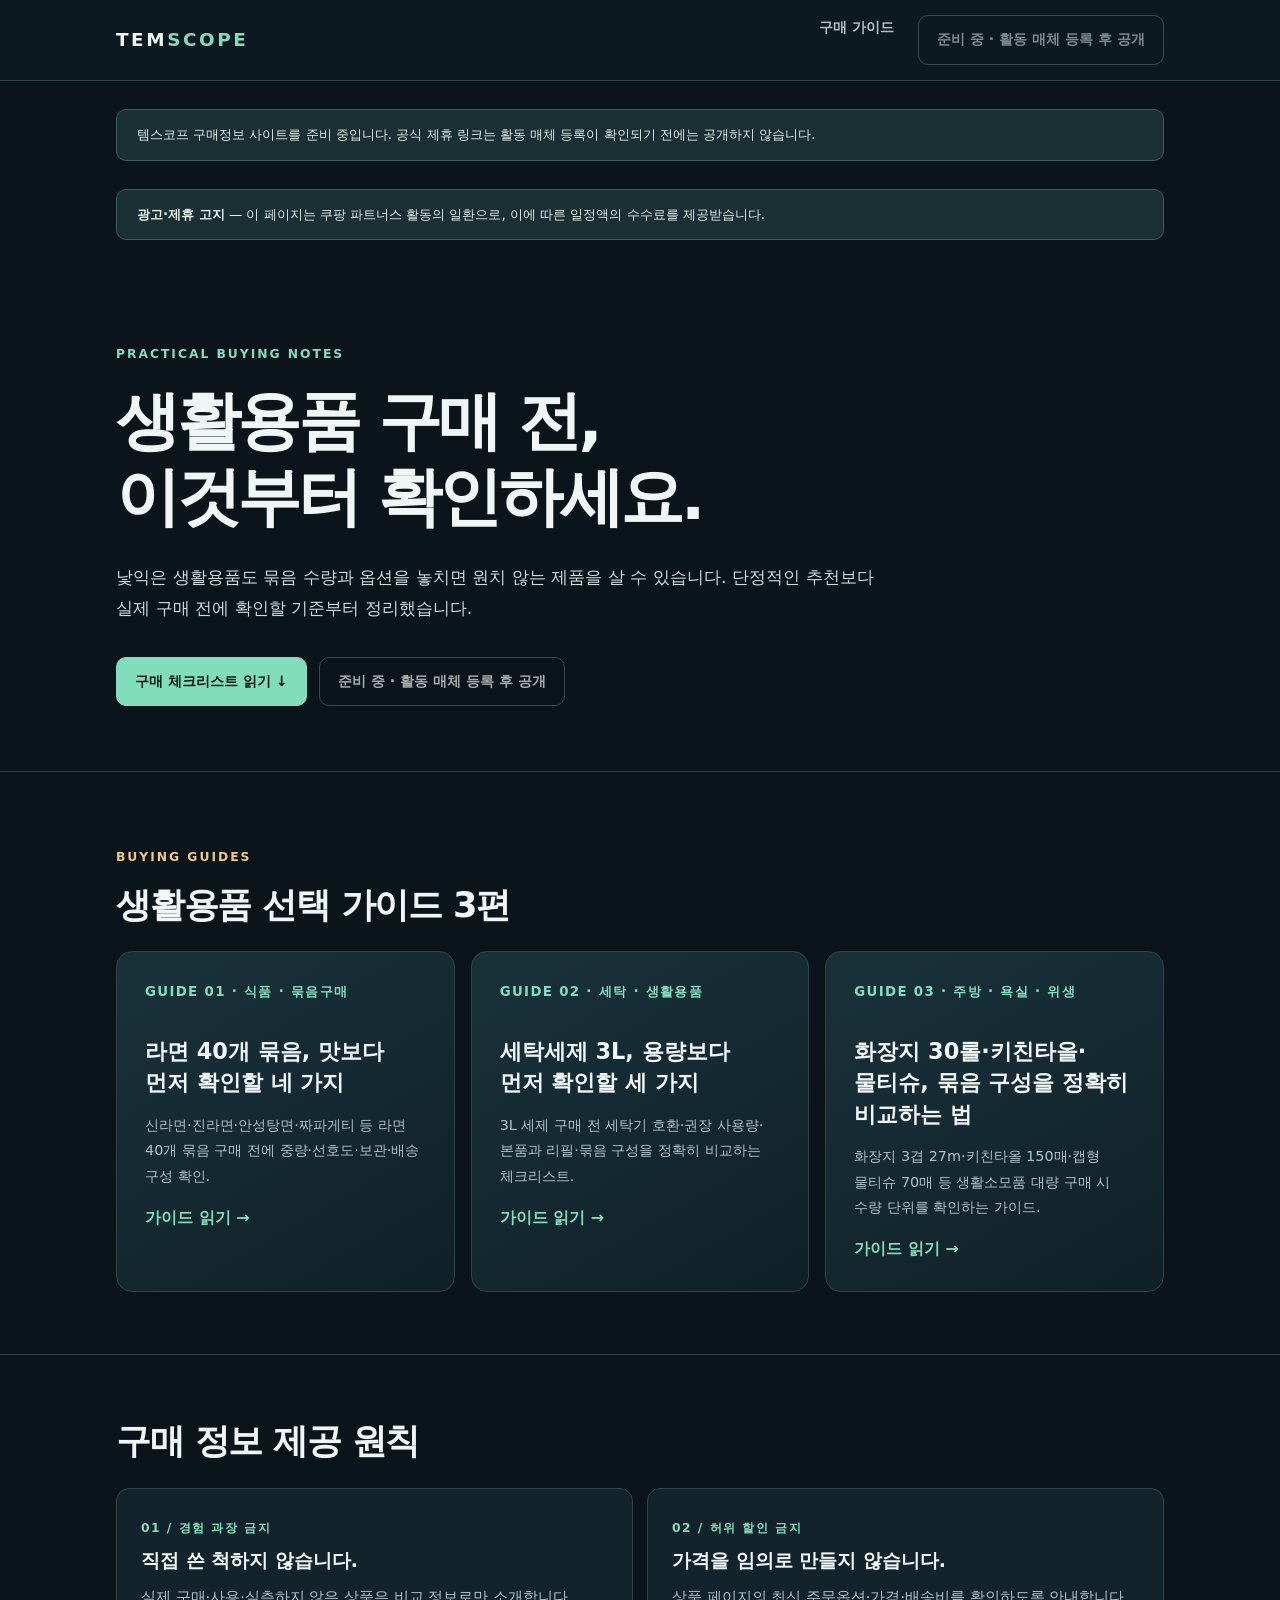
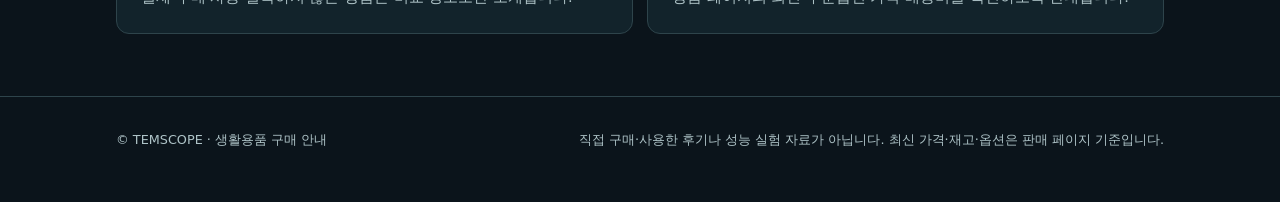
==== index.html @ 52628eef "TEMSCOPE registration-safe static buyer guides (no affiliate links)" ====
<!doctype html><html lang="ko"><head><meta charset="utf-8"><meta name="viewport" content="width=device-width, initial-scale=1"><meta name="theme-color" content="#0b141b"><meta name="robots" content="noindex,nofollow"><title>생활용품 구매 전 확인하는 실용 가이드 | TEMSCOPE</title><meta name="description" content="라면 40개, 세탁세제 3L, 생활 소모품 대용량 구매 전 실제 확인할 구성과 옵션을 정리한 템스코프 가이드입니다."><link rel="stylesheet" href="styles.css"></head><body><a class="skip" href="#content">본문 바로가기</a><header class="top"><div class="wrap head"><a class="logo" href="index.html">TEM<em>SCOPE</em></a><nav><a href="index.html">구매 가이드</a><span class="btn disabled" aria-label="구매 링크는 활동 매체 등록 완료 후 공개합니다.">준비 중 · 활동 매체 등록 후 공개</span></nav></div></header><main id="content"><div class="wrap"><p class="legal">템스코프 구매정보 사이트를 준비 중입니다. 공식 제휴 링크는 활동 매체 등록이 확인되기 전에는 공개하지 않습니다.</p></div><div class="wrap"><p class="legal"><strong>광고·제휴 고지</strong> — 이 페이지는 쿠팡 파트너스 활동의 일환으로, 이에 따른 일정액의 수수료를 제공받습니다.</p><section class="hero"><p class="label">PRACTICAL BUYING NOTES</p><h1>생활용품 구매 전,<br>이것부터 확인하세요.</h1><p class="intro">낯익은 생활용품도 묶음 수량과 옵션을 놓치면 원치 않는 제품을 살 수 있습니다. 단정적인 추천보다 실제 구매 전에 확인할 기준부터 정리했습니다.</p><div class="actions"><a class="btn primary" href="#guides">구매 체크리스트 읽기 ↓</a><span class="btn disabled" aria-label="구매 링크는 활동 매체 등록 완료 후 공개합니다.">준비 중 · 활동 매체 등록 후 공개</span></div></section></div><section class="block" id="guides"><div class="wrap"><p class="label sep">BUYING GUIDES</p><h2>생활용품 선택 가이드 3편</h2><div class="cards"><article class="tile"><small>GUIDE 01 · 식품 · 묶음구매</small><h3>라면 40개 묶음, 맛보다 먼저 확인할 네 가지</h3><p>신라면·진라면·안성탕면·짜파게티 등 라면 40개 묶음 구매 전에 중량·선호도·보관·배송 구성 확인.</p><a href="ramen-40-guide.html">가이드 읽기 →</a></article><article class="tile"><small>GUIDE 02 · 세탁 · 생활용품</small><h3>세탁세제 3L, 용량보다 먼저 확인할 세 가지</h3><p>3L 세제 구매 전 세탁기 호환·권장 사용량·본품과 리필·묶음 구성을 정확히 비교하는 체크리스트.</p><a href="detergent-3l-guide.html">가이드 읽기 →</a></article><article class="tile"><small>GUIDE 03 · 주방 · 욕실 · 위생</small><h3>화장지 30롤·키친타올·물티슈, 묶음 구성을 정확히 비교하는 법</h3><p>화장지 3겹 27m·키친타올 150매·캡형 물티슈 70매 등 생활소모품 대량 구매 시 수량 단위를 확인하는 가이드.</p><a href="tissue-bundle-guide.html">가이드 읽기 →</a></article></div></div></section><section class="block"><div class="wrap"><h2>구매 정보 제공 원칙</h2><div class="grid"><div class="check"><b>01 / 경험 과장 금지</b><h3>직접 쓴 척하지 않습니다.</h3><p>실제 구매·사용·실측하지 않은 상품은 비교 정보로만 소개합니다.</p></div><div class="check"><b>02 / 허위 할인 금지</b><h3>가격을 임의로 만들지 않습니다.</h3><p>상품 페이지의 최신 주문옵션·가격·배송비를 확인하도록 안내합니다.</p></div></div></div></section></main><footer class="foot"><div class="wrap footrow"><span>© TEMSCOPE · 생활용품 구매 안내</span><span>직접 구매·사용한 후기나 성능 실험 자료가 아닙니다. 최신 가격·재고·옵션은 판매 페이지 기준입니다.</span></div></footer></body></html>
---- styles.css ----
:root{--bg:#0b141b;--card:#12232b;--border:#2e444b;--text:#f0f5f5;--muted:#aec3c7;--mint:#82ddbc;--gold:#edc88b}
*{box-sizing:border-box}html{scroll-behavior:smooth}body{margin:0;background:var(--bg);color:var(--text);font:16px/1.77 system-ui,-apple-system,"Malgun Gothic",sans-serif;word-break:keep-all}a{text-decoration:none;color:inherit}a:focus-visible{outline:3px solid var(--mint);outline-offset:3px}
.wrap{max-width:1100px;margin:0 auto;padding:0 26px}.top{border-bottom:1px solid var(--border);background:#0c1920}.head{min-height:80px;display:flex;gap:20px;justify-content:space-between;align-items:center}.logo{font-size:1.15rem;font-weight:900;letter-spacing:.14em}.logo em{font-style:normal;color:var(--mint)}nav{display:flex;gap:24px;color:var(--muted);font-size:.85rem;font-weight:700}.label{font-size:.77rem;letter-spacing:.16em;font-weight:750;color:var(--mint)}.hero{padding:78px 0 65px}h1{font-size:clamp(2.3rem,5vw,4.7rem);line-height:1.18;letter-spacing:-.052em;max-width:900px;margin:19px 0 27px}h2{font-size:clamp(1.5rem,3vw,2.2rem);line-height:1.35;letter-spacing:-.035em;margin:0 0 23px}h3{font-size:1.18rem;line-height:1.4;margin:6px 0 10px}.intro{max-width:760px;color:#cfdbdd;font-size:1.09rem}.legal{font-size:.83rem;background:#1a3034;border:1px solid #385e5c;border-radius:10px;margin-top:28px;padding:13px 20px;color:#e1eee9}.actions{display:flex;gap:12px;flex-wrap:wrap;margin-top:33px}.btn{border:1px solid #506369;display:inline-block;padding:11px 18px;border-radius:10px;font-size:.89rem;font-weight:740;transition:all .1s}.btn:hover{background:#26454a}.btn.primary{background:var(--mint);border-color:var(--mint);color:#061c17}.btn.primary:hover{background:#b6eedc}.block{border-top:1px solid var(--border);padding:62px 0}.cards{display:grid;grid-template-columns:repeat(3,minmax(0,1fr));gap:16px}.tile{border:1px solid var(--border);background:linear-gradient(150deg,#19323a,#102028);padding:28px;border-radius:16px;min-height:250px}.tile small{display:block;color:var(--mint);font-weight:780;letter-spacing:.1em}.tile h3{font-size:1.4rem;margin:32px 0 10px}.tile p{color:var(--muted);font-size:.9rem}.tile a{color:var(--mint);font-weight:760}.grid{display:grid;grid-template-columns:repeat(2,minmax(0,1fr));gap:14px}.check{padding:24px;border:1px solid var(--border);background:var(--card);border-radius:13px}.check b{font-size:.77rem;color:var(--mint);letter-spacing:.12em}.check p{margin:6px 0 0;color:var(--muted);font-size:.91rem}table{width:100%;border-collapse:collapse}thead{color:var(--muted);font-size:.83rem}td,th{border-bottom:1px solid var(--border);padding:18px 14px;text-align:left}td:first-child{font-weight:720}td:nth-child(2){color:var(--muted)}td .btn{white-space:nowrap;padding:9px 13px}.note{padding:23px 26px;background:#17312e;border-left:3px solid var(--mint);border-radius:0 12px 12px 0;margin-top:28px}.note strong{color:var(--mint)}.info{font-size:.89rem;color:var(--muted)}.foot{border-top:1px solid var(--border);padding:32px 0 50px;color:var(--muted);font-size:.8rem}.footrow{display:flex;justify-content:space-between;gap:20px;flex-wrap:wrap}.skip{position:absolute;left:-9999px}.skip:focus{left:15px;top:15px;background:var(--mint);color:#000;padding:12px}.sep{color:var(--gold)}@media(max-width:730px){.wrap{padding:0 18px}.head{min-height:68px}.logo{font-size:.94rem}nav{gap:12px;font-size:.75rem}.hero{padding:54px 0 44px}.block{padding:39px 0}.cards,.grid{grid-template-columns:1fr}.tile{min-height:0}.tile h3{margin:16px 0}.actions{display:grid}.actions .btn{display:block;text-align:center}table,tbody,tr,td{display:block}thead{display:none}tr{padding:16px;margin:0 0 12px;border:1px solid var(--border);border-radius:11px}td{padding:5px;border:0}td:last-child{padding-top:13px}}
.disabled{opacity:.67;cursor:not-allowed;pointer-events:none}.disabled:hover{background:transparent;color:#aec3c7}
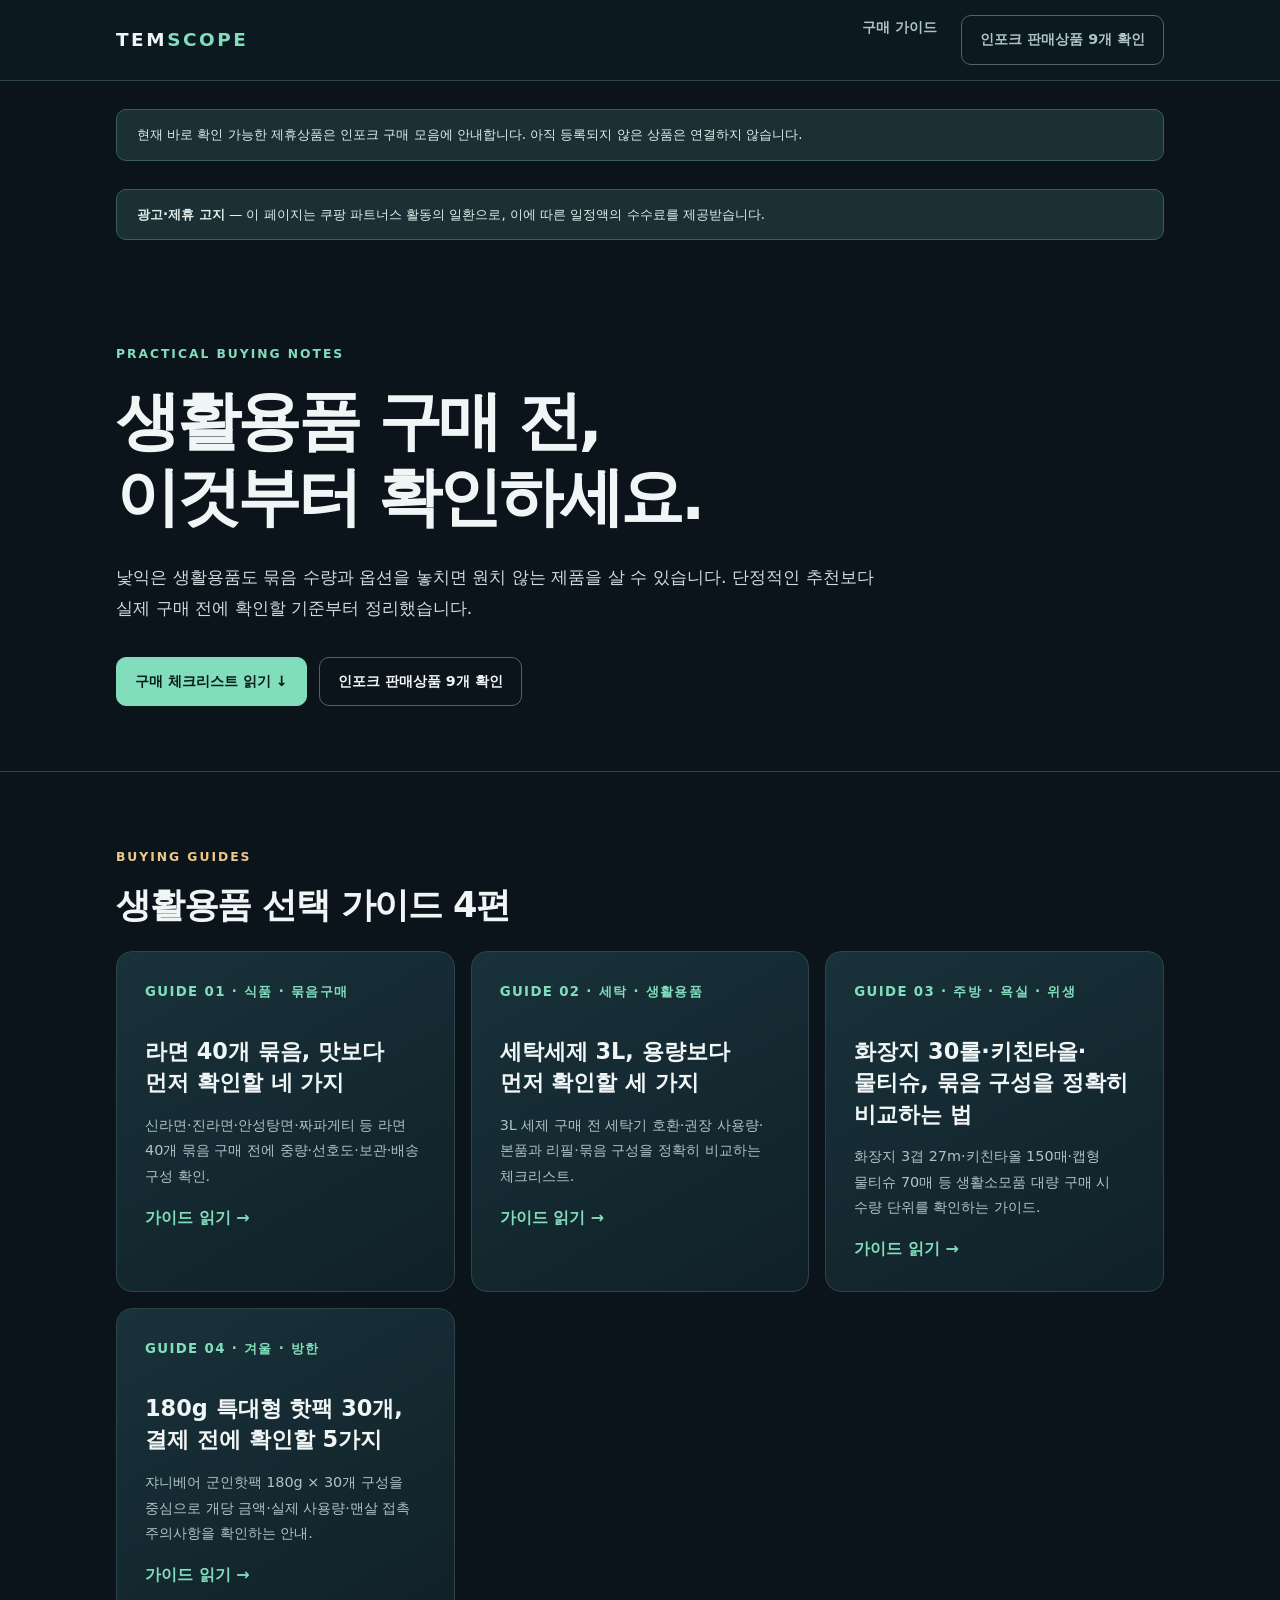
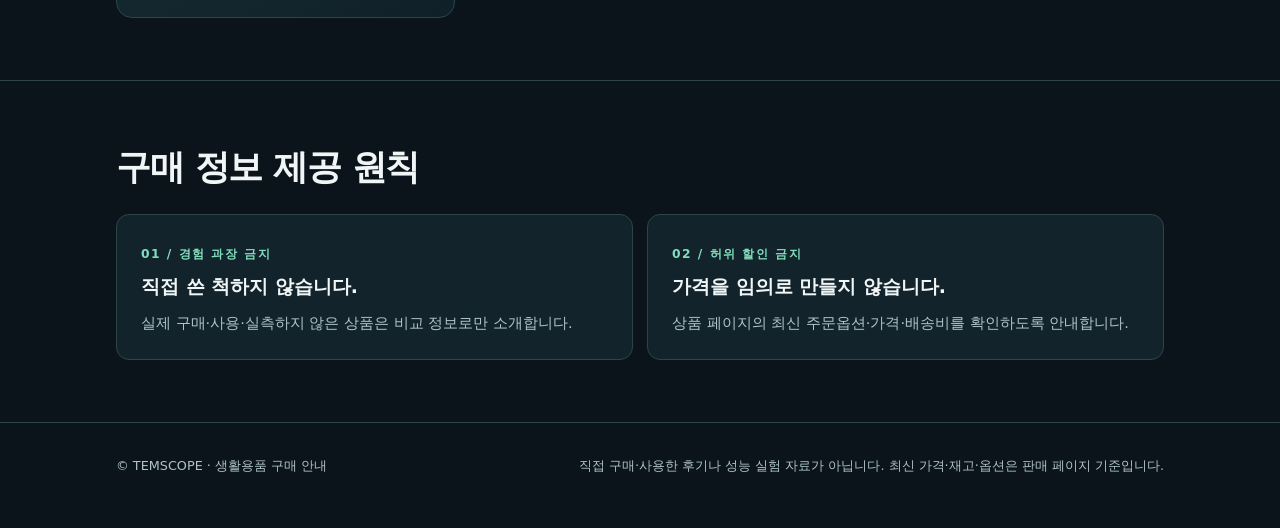
==== commit a2d3cda0: "TEMSCOPE: activate registered buying guide homepage and P16 Inpock conversion CTA" ====
--- a/index.html
+++ b/index.html
@@ -1 +1 @@
-<!doctype html><html lang="ko"><head><meta charset="utf-8"><meta name="viewport" content="width=device-width, initial-scale=1"><meta name="theme-color" content="#0b141b"><meta name="robots" content="noindex,nofollow"><title>생활용품 구매 전 확인하는 실용 가이드 | TEMSCOPE</title><meta name="description" content="라면 40개, 세탁세제 3L, 생활 소모품 대용량 구매 전 실제 확인할 구성과 옵션을 정리한 템스코프 가이드입니다."><link rel="stylesheet" href="styles.css"></head><body><a class="skip" href="#content">본문 바로가기</a><header class="top"><div class="wrap head"><a class="logo" href="index.html">TEM<em>SCOPE</em></a><nav><a href="index.html">구매 가이드</a><span class="btn disabled" aria-label="구매 링크는 활동 매체 등록 완료 후 공개합니다.">준비 중 · 활동 매체 등록 후 공개</span></nav></div></header><main id="content"><div class="wrap"><p class="legal">템스코프 구매정보 사이트를 준비 중입니다. 공식 제휴 링크는 활동 매체 등록이 확인되기 전에는 공개하지 않습니다.</p></div><div class="wrap"><p class="legal"><strong>광고·제휴 고지</strong> — 이 페이지는 쿠팡 파트너스 활동의 일환으로, 이에 따른 일정액의 수수료를 제공받습니다.</p><section class="hero"><p class="label">PRACTICAL BUYING NOTES</p><h1>생활용품 구매 전,<br>이것부터 확인하세요.</h1><p class="intro">낯익은 생활용품도 묶음 수량과 옵션을 놓치면 원치 않는 제품을 살 수 있습니다. 단정적인 추천보다 실제 구매 전에 확인할 기준부터 정리했습니다.</p><div class="actions"><a class="btn primary" href="#guides">구매 체크리스트 읽기 ↓</a><span class="btn disabled" aria-label="구매 링크는 활동 매체 등록 완료 후 공개합니다.">준비 중 · 활동 매체 등록 후 공개</span></div></section></div><section class="block" id="guides"><div class="wrap"><p class="label sep">BUYING GUIDES</p><h2>생활용품 선택 가이드 3편</h2><div class="cards"><article class="tile"><small>GUIDE 01 · 식품 · 묶음구매</small><h3>라면 40개 묶음, 맛보다 먼저 확인할 네 가지</h3><p>신라면·진라면·안성탕면·짜파게티 등 라면 40개 묶음 구매 전에 중량·선호도·보관·배송 구성 확인.</p><a href="ramen-40-guide.html">가이드 읽기 →</a></article><article class="tile"><small>GUIDE 02 · 세탁 · 생활용품</small><h3>세탁세제 3L, 용량보다 먼저 확인할 세 가지</h3><p>3L 세제 구매 전 세탁기 호환·권장 사용량·본품과 리필·묶음 구성을 정확히 비교하는 체크리스트.</p><a href="detergent-3l-guide.html">가이드 읽기 →</a></article><article class="tile"><small>GUIDE 03 · 주방 · 욕실 · 위생</small><h3>화장지 30롤·키친타올·물티슈, 묶음 구성을 정확히 비교하는 법</h3><p>화장지 3겹 27m·키친타올 150매·캡형 물티슈 70매 등 생활소모품 대량 구매 시 수량 단위를 확인하는 가이드.</p><a href="tissue-bundle-guide.html">가이드 읽기 →</a></article></div></div></section><section class="block"><div class="wrap"><h2>구매 정보 제공 원칙</h2><div class="grid"><div class="check"><b>01 / 경험 과장 금지</b><h3>직접 쓴 척하지 않습니다.</h3><p>실제 구매·사용·실측하지 않은 상품은 비교 정보로만 소개합니다.</p></div><div class="check"><b>02 / 허위 할인 금지</b><h3>가격을 임의로 만들지 않습니다.</h3><p>상품 페이지의 최신 주문옵션·가격·배송비를 확인하도록 안내합니다.</p></div></div></div></section></main><footer class="foot"><div class="wrap footrow"><span>© TEMSCOPE · 생활용품 구매 안내</span><span>직접 구매·사용한 후기나 성능 실험 자료가 아닙니다. 최신 가격·재고·옵션은 판매 페이지 기준입니다.</span></div></footer></body></html>+<!doctype html><html lang="ko"><head><meta charset="utf-8"><meta name="viewport" content="width=device-width, initial-scale=1"><meta name="theme-color" content="#0b141b"><meta name="robots" content="index,follow"><title>생활용품 구매 전 확인하는 실용 가이드 | TEMSCOPE</title><meta name="description" content="라면 40개, 세탁세제 3L, 화장지와 180g 군인핫팩 30개 구매 전 정확한 구성·용도·안전 사용을 확인하는 템스코프 구매 가이드입니다."><link rel="stylesheet" href="styles.css"></head><body><a class="skip" href="#content">본문 바로가기</a><header class="top"><div class="wrap head"><a class="logo" href="index.html">TEM<em>SCOPE</em></a><nav><a href="index.html">구매 가이드</a><a class="btn" href="https://link.inpock.co.kr/temscope" rel="nofollow sponsored noopener" target="_blank">인포크 판매상품 9개 확인</a></nav></div></header><main id="content"><div class="wrap"><p class="legal">현재 바로 확인 가능한 제휴상품은 인포크 구매 모음에 안내합니다. 아직 등록되지 않은 상품은 연결하지 않습니다.</p></div><div class="wrap"><p class="legal"><strong>광고·제휴 고지</strong> — 이 페이지는 쿠팡 파트너스 활동의 일환으로, 이에 따른 일정액의 수수료를 제공받습니다.</p><section class="hero"><p class="label">PRACTICAL BUYING NOTES</p><h1>생활용품 구매 전,<br>이것부터 확인하세요.</h1><p class="intro">낯익은 생활용품도 묶음 수량과 옵션을 놓치면 원치 않는 제품을 살 수 있습니다. 단정적인 추천보다 실제 구매 전에 확인할 기준부터 정리했습니다.</p><div class="actions"><a class="btn primary" href="#guides">구매 체크리스트 읽기 ↓</a><a class="btn" href="https://link.inpock.co.kr/temscope" rel="nofollow sponsored noopener" target="_blank">인포크 판매상품 9개 확인</a></div></section></div><section class="block" id="guides"><div class="wrap"><p class="label sep">BUYING GUIDES</p><h2>생활용품 선택 가이드 4편</h2><div class="cards"><article class="tile"><small>GUIDE 01 · 식품 · 묶음구매</small><h3>라면 40개 묶음, 맛보다 먼저 확인할 네 가지</h3><p>신라면·진라면·안성탕면·짜파게티 등 라면 40개 묶음 구매 전에 중량·선호도·보관·배송 구성 확인.</p><a href="ramen-40-guide.html">가이드 읽기 →</a></article><article class="tile"><small>GUIDE 02 · 세탁 · 생활용품</small><h3>세탁세제 3L, 용량보다 먼저 확인할 세 가지</h3><p>3L 세제 구매 전 세탁기 호환·권장 사용량·본품과 리필·묶음 구성을 정확히 비교하는 체크리스트.</p><a href="detergent-3l-guide.html">가이드 읽기 →</a></article><article class="tile"><small>GUIDE 03 · 주방 · 욕실 · 위생</small><h3>화장지 30롤·키친타올·물티슈, 묶음 구성을 정확히 비교하는 법</h3><p>화장지 3겹 27m·키친타올 150매·캡형 물티슈 70매 등 생활소모품 대량 구매 시 수량 단위를 확인하는 가이드.</p><a href="tissue-bundle-guide.html">가이드 읽기 →</a></article><article class="tile"><small>GUIDE 04 · 겨울 · 방한</small><h3>180g 특대형 핫팩 30개, 결제 전에 확인할 5가지</h3><p>쟈니베어 군인핫팩 180g × 30개 구성을 중심으로 개당 금액·실제 사용량·맨살 접촉 주의사항을 확인하는 안내.</p><a href="handwarmer-180g-30-guide.html">가이드 읽기 →</a></article></div></div></section><section class="block"><div class="wrap"><h2>구매 정보 제공 원칙</h2><div class="grid"><div class="check"><b>01 / 경험 과장 금지</b><h3>직접 쓴 척하지 않습니다.</h3><p>실제 구매·사용·실측하지 않은 상품은 비교 정보로만 소개합니다.</p></div><div class="check"><b>02 / 허위 할인 금지</b><h3>가격을 임의로 만들지 않습니다.</h3><p>상품 페이지의 최신 주문옵션·가격·배송비를 확인하도록 안내합니다.</p></div></div></div></section></main><footer class="foot"><div class="wrap footrow"><span>© TEMSCOPE · 생활용품 구매 안내</span><span>직접 구매·사용한 후기나 성능 실험 자료가 아닙니다. 최신 가격·재고·옵션은 판매 페이지 기준입니다.</span></div></footer></body></html>
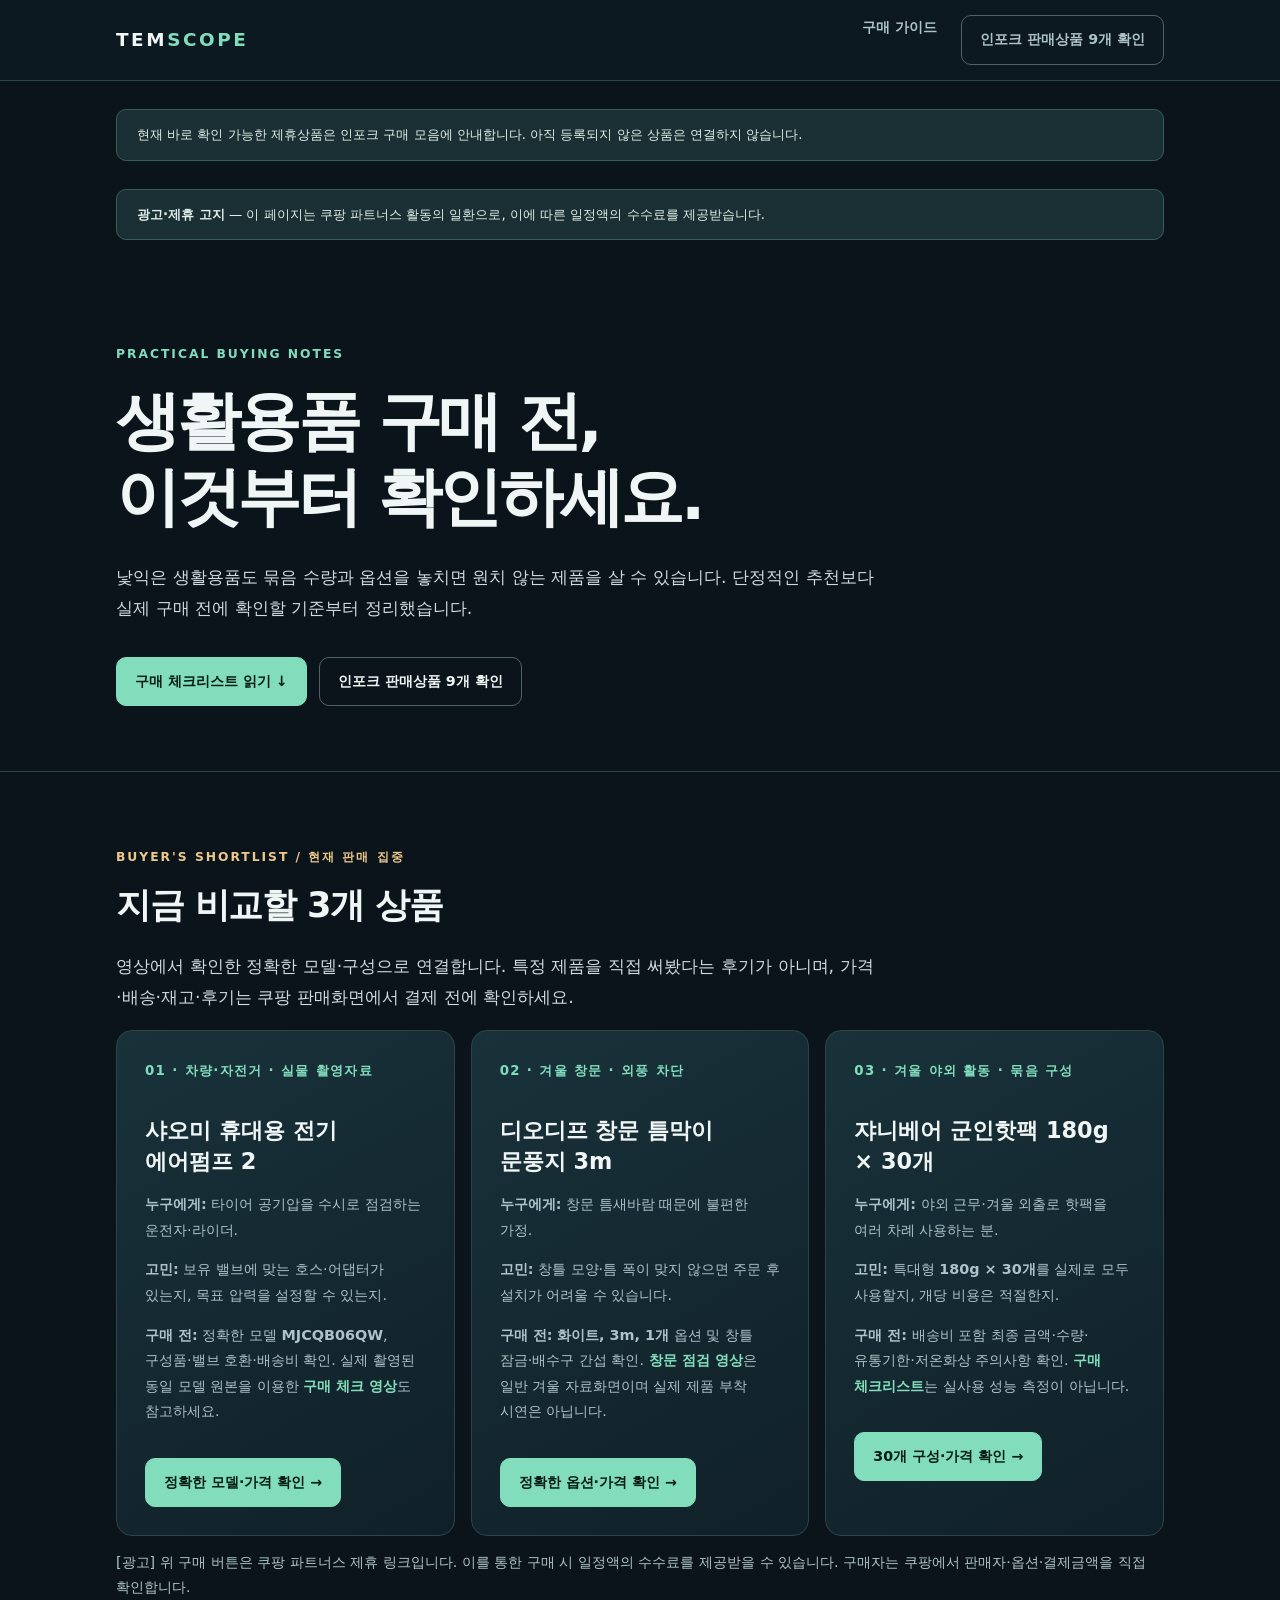
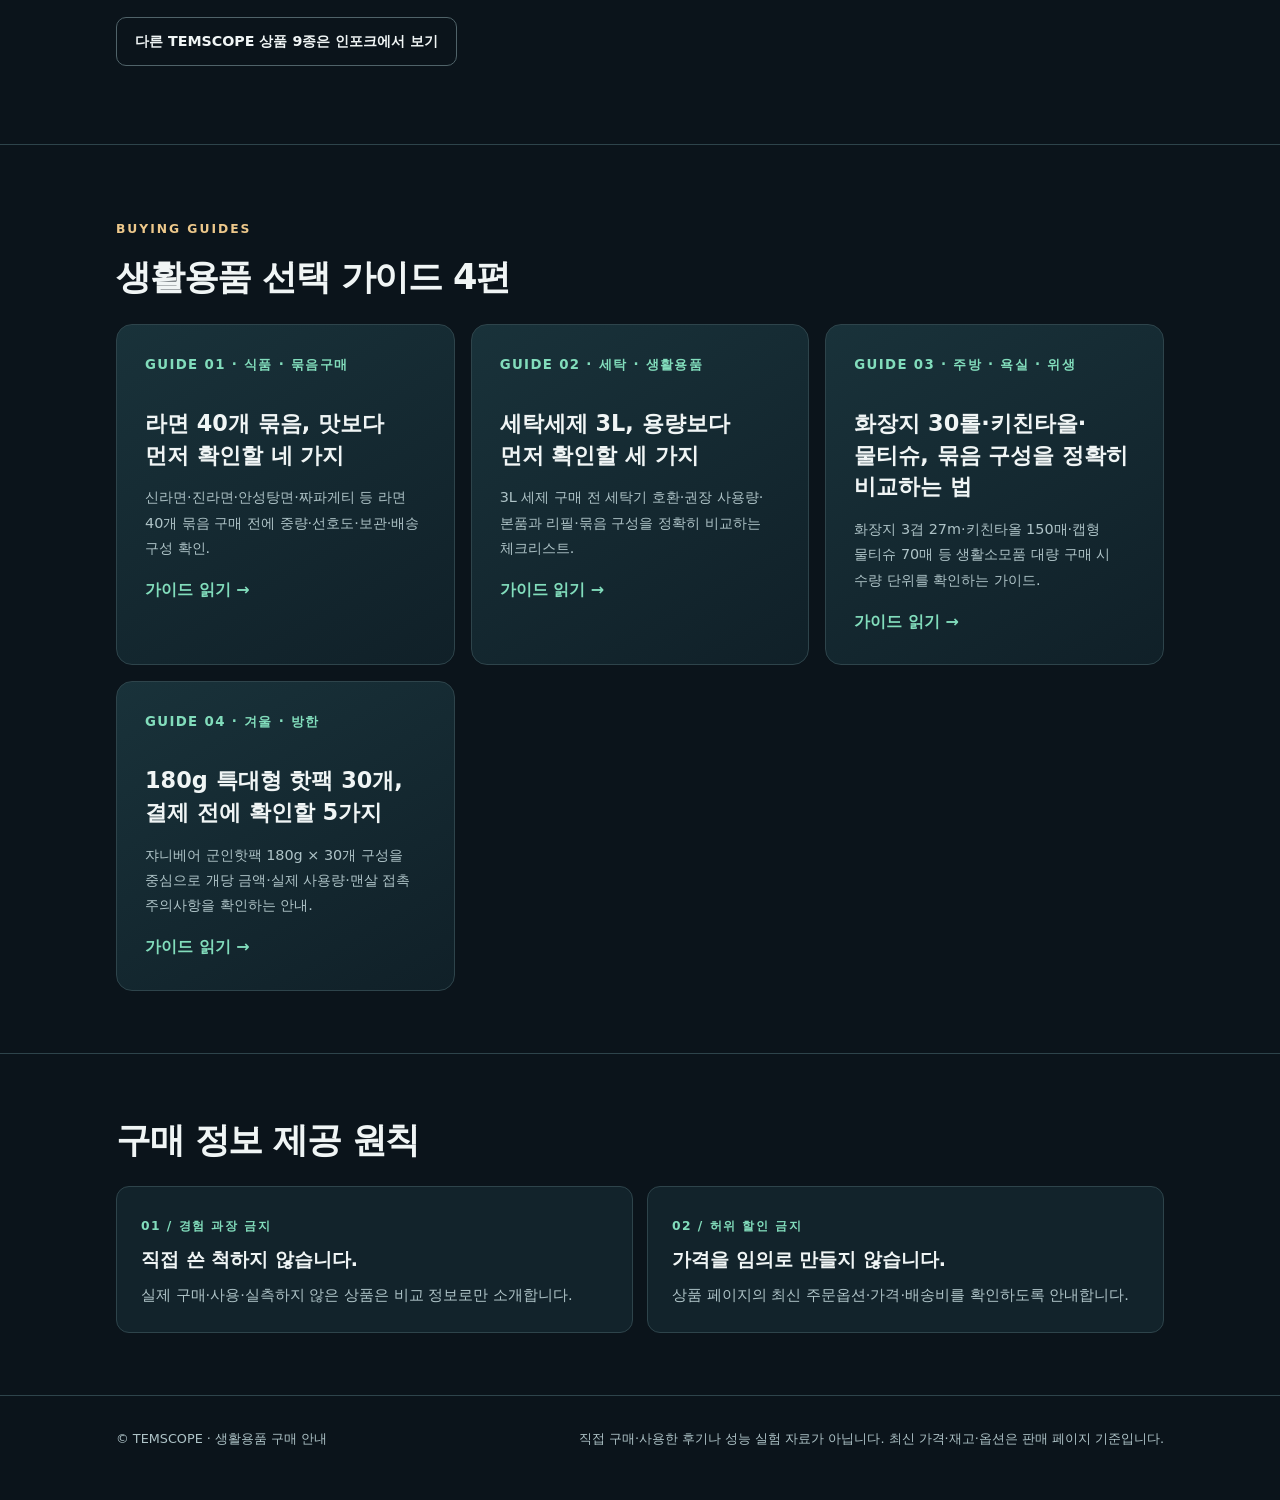
==== commit 0baf5053: "TEMSCOPE: add three exact-SKU one-click buyer choices to existing landing page; preserve Inpock and " ====
--- a/index.html
+++ b/index.html
@@ -1 +1 @@
-<!doctype html><html lang="ko"><head><meta charset="utf-8"><meta name="viewport" content="width=device-width, initial-scale=1"><meta name="theme-color" content="#0b141b"><meta name="robots" content="index,follow"><title>생활용품 구매 전 확인하는 실용 가이드 | TEMSCOPE</title><meta name="description" content="라면 40개, 세탁세제 3L, 화장지와 180g 군인핫팩 30개 구매 전 정확한 구성·용도·안전 사용을 확인하는 템스코프 구매 가이드입니다."><link rel="stylesheet" href="styles.css"></head><body><a class="skip" href="#content">본문 바로가기</a><header class="top"><div class="wrap head"><a class="logo" href="index.html">TEM<em>SCOPE</em></a><nav><a href="index.html">구매 가이드</a><a class="btn" href="https://link.inpock.co.kr/temscope" rel="nofollow sponsored noopener" target="_blank">인포크 판매상품 9개 확인</a></nav></div></header><main id="content"><div class="wrap"><p class="legal">현재 바로 확인 가능한 제휴상품은 인포크 구매 모음에 안내합니다. 아직 등록되지 않은 상품은 연결하지 않습니다.</p></div><div class="wrap"><p class="legal"><strong>광고·제휴 고지</strong> — 이 페이지는 쿠팡 파트너스 활동의 일환으로, 이에 따른 일정액의 수수료를 제공받습니다.</p><section class="hero"><p class="label">PRACTICAL BUYING NOTES</p><h1>생활용품 구매 전,<br>이것부터 확인하세요.</h1><p class="intro">낯익은 생활용품도 묶음 수량과 옵션을 놓치면 원치 않는 제품을 살 수 있습니다. 단정적인 추천보다 실제 구매 전에 확인할 기준부터 정리했습니다.</p><div class="actions"><a class="btn primary" href="#guides">구매 체크리스트 읽기 ↓</a><a class="btn" href="https://link.inpock.co.kr/temscope" rel="nofollow sponsored noopener" target="_blank">인포크 판매상품 9개 확인</a></div></section></div><section class="block" id="guides"><div class="wrap"><p class="label sep">BUYING GUIDES</p><h2>생활용품 선택 가이드 4편</h2><div class="cards"><article class="tile"><small>GUIDE 01 · 식품 · 묶음구매</small><h3>라면 40개 묶음, 맛보다 먼저 확인할 네 가지</h3><p>신라면·진라면·안성탕면·짜파게티 등 라면 40개 묶음 구매 전에 중량·선호도·보관·배송 구성 확인.</p><a href="ramen-40-guide.html">가이드 읽기 →</a></article><article class="tile"><small>GUIDE 02 · 세탁 · 생활용품</small><h3>세탁세제 3L, 용량보다 먼저 확인할 세 가지</h3><p>3L 세제 구매 전 세탁기 호환·권장 사용량·본품과 리필·묶음 구성을 정확히 비교하는 체크리스트.</p><a href="detergent-3l-guide.html">가이드 읽기 →</a></article><article class="tile"><small>GUIDE 03 · 주방 · 욕실 · 위생</small><h3>화장지 30롤·키친타올·물티슈, 묶음 구성을 정확히 비교하는 법</h3><p>화장지 3겹 27m·키친타올 150매·캡형 물티슈 70매 등 생활소모품 대량 구매 시 수량 단위를 확인하는 가이드.</p><a href="tissue-bundle-guide.html">가이드 읽기 →</a></article><article class="tile"><small>GUIDE 04 · 겨울 · 방한</small><h3>180g 특대형 핫팩 30개, 결제 전에 확인할 5가지</h3><p>쟈니베어 군인핫팩 180g × 30개 구성을 중심으로 개당 금액·실제 사용량·맨살 접촉 주의사항을 확인하는 안내.</p><a href="handwarmer-180g-30-guide.html">가이드 읽기 →</a></article></div></div></section><section class="block"><div class="wrap"><h2>구매 정보 제공 원칙</h2><div class="grid"><div class="check"><b>01 / 경험 과장 금지</b><h3>직접 쓴 척하지 않습니다.</h3><p>실제 구매·사용·실측하지 않은 상품은 비교 정보로만 소개합니다.</p></div><div class="check"><b>02 / 허위 할인 금지</b><h3>가격을 임의로 만들지 않습니다.</h3><p>상품 페이지의 최신 주문옵션·가격·배송비를 확인하도록 안내합니다.</p></div></div></div></section></main><footer class="foot"><div class="wrap footrow"><span>© TEMSCOPE · 생활용품 구매 안내</span><span>직접 구매·사용한 후기나 성능 실험 자료가 아닙니다. 최신 가격·재고·옵션은 판매 페이지 기준입니다.</span></div></footer></body></html>+<!doctype html><html lang="ko"><head><meta charset="utf-8"><meta name="viewport" content="width=device-width, initial-scale=1"><meta name="theme-color" content="#0b141b"><meta name="robots" content="index,follow"><title>생활용품 구매 전 확인하는 실용 가이드 | TEMSCOPE</title><meta name="description" content="라면 40개, 세탁세제 3L, 화장지와 180g 군인핫팩 30개 구매 전 정확한 구성·용도·안전 사용을 확인하는 템스코프 구매 가이드입니다."><link rel="stylesheet" href="styles.css"></head><body><a class="skip" href="#content">본문 바로가기</a><header class="top"><div class="wrap head"><a class="logo" href="index.html">TEM<em>SCOPE</em></a><nav><a href="index.html">구매 가이드</a><a class="btn" href="https://link.inpock.co.kr/temscope" rel="nofollow sponsored noopener" target="_blank">인포크 판매상품 9개 확인</a></nav></div></header><main id="content"><div class="wrap"><p class="legal">현재 바로 확인 가능한 제휴상품은 인포크 구매 모음에 안내합니다. 아직 등록되지 않은 상품은 연결하지 않습니다.</p></div><div class="wrap"><p class="legal"><strong>광고·제휴 고지</strong> — 이 페이지는 쿠팡 파트너스 활동의 일환으로, 이에 따른 일정액의 수수료를 제공받습니다.</p><section class="hero"><p class="label">PRACTICAL BUYING NOTES</p><h1>생활용품 구매 전,<br>이것부터 확인하세요.</h1><p class="intro">낯익은 생활용품도 묶음 수량과 옵션을 놓치면 원치 않는 제품을 살 수 있습니다. 단정적인 추천보다 실제 구매 전에 확인할 기준부터 정리했습니다.</p><div class="actions"><a class="btn primary" href="#guides">구매 체크리스트 읽기 ↓</a><a class="btn" href="https://link.inpock.co.kr/temscope" rel="nofollow sponsored noopener" target="_blank">인포크 판매상품 9개 확인</a></div></section></div><section class="block" id="focus-buy"><div class="wrap"><p class="label sep">BUYER'S SHORTLIST / 현재 판매 집중</p><h2>지금 비교할 3개 상품</h2><p class="intro">영상에서 확인한 정확한 모델·구성으로 연결합니다. 특정 제품을 직접 써봤다는 후기가 아니며, 가격·배송·재고·후기는 쿠팡 판매화면에서 결제 전에 확인하세요.</p><div class="cards"><article class="tile"><small>01 · 차량·자전거 · 실물 촬영자료</small><h3>샤오미 휴대용 전기 에어펌프 2</h3><p><strong>누구에게:</strong> 타이어 공기압을 수시로 점검하는 운전자·라이더.</p><p><strong>고민:</strong> 보유 밸브에 맞는 호스·어댑터가 있는지, 목표 압력을 설정할 수 있는지.</p><p><strong>구매 전:</strong> 정확한 모델 <b>MJCQB06QW</b>, 구성품·밸브 호환·배송비 확인. 실제 촬영된 동일 모델 원본을 이용한 <a href="https://www.youtube.com/shorts/3EeKzXCUMGA" target="_blank" rel="noopener">구매 체크 영상</a>도 참고하세요.</p><div class="actions"><a class="btn primary" href="https://link.coupang.com/a/iotw8U98cC" target="_blank" rel="sponsored nofollow noopener noreferrer">정확한 모델·가격 확인 →</a></div></article><article class="tile"><small>02 · 겨울 창문 · 외풍 차단</small><h3>디오디프 창문 틈막이 문풍지 3m</h3><p><strong>누구에게:</strong> 창문 틈새바람 때문에 불편한 가정.</p><p><strong>고민:</strong> 창틀 모양·틈 폭이 맞지 않으면 주문 후 설치가 어려울 수 있습니다.</p><p><strong>구매 전:</strong> <b>화이트, 3m, 1개</b> 옵션 및 창틀 잠금·배수구 간섭 확인. <a href="https://www.youtube.com/shorts/RRCDVjAY5kU" target="_blank" rel="noopener">창문 점검 영상</a>은 일반 겨울 자료화면이며 실제 제품 부착 시연은 아닙니다.</p><div class="actions"><a class="btn primary" href="https://link.coupang.com/a/irYObz76Rw" target="_blank" rel="sponsored nofollow noopener noreferrer">정확한 옵션·가격 확인 →</a></div></article><article class="tile"><small>03 · 겨울 야외 활동 · 묶음 구성</small><h3>쟈니베어 군인핫팩 180g × 30개</h3><p><strong>누구에게:</strong> 야외 근무·겨울 외출로 핫팩을 여러 차례 사용하는 분.</p><p><strong>고민:</strong> 특대형 <b>180g × 30개</b>를 실제로 모두 사용할지, 개당 비용은 적절한지.</p><p><strong>구매 전:</strong> 배송비 포함 최종 금액·수량·유통기한·저온화상 주의사항 확인. <a href="handwarmer-180g-30-guide.html">구매 체크리스트</a>는 실사용 성능 측정이 아닙니다.</p><div class="actions"><a class="btn primary" href="https://link.coupang.com/a/itvIbMwRhs" target="_blank" rel="sponsored nofollow noopener noreferrer">30개 구성·가격 확인 →</a></div></article></div><p class="info">[광고] 위 구매 버튼은 쿠팡 파트너스 제휴 링크입니다. 이를 통한 구매 시 일정액의 수수료를 제공받을 수 있습니다. 구매자는 쿠팡에서 판매자·옵션·결제금액을 직접 확인합니다.</p><p><a class="btn" href="https://link.inpock.co.kr/temscope" target="_blank" rel="sponsored nofollow noopener noreferrer">다른 TEMSCOPE 상품 9종은 인포크에서 보기</a></p></div></section><section class="block" id="guides"><div class="wrap"><p class="label sep">BUYING GUIDES</p><h2>생활용품 선택 가이드 4편</h2><div class="cards"><article class="tile"><small>GUIDE 01 · 식품 · 묶음구매</small><h3>라면 40개 묶음, 맛보다 먼저 확인할 네 가지</h3><p>신라면·진라면·안성탕면·짜파게티 등 라면 40개 묶음 구매 전에 중량·선호도·보관·배송 구성 확인.</p><a href="ramen-40-guide.html">가이드 읽기 →</a></article><article class="tile"><small>GUIDE 02 · 세탁 · 생활용품</small><h3>세탁세제 3L, 용량보다 먼저 확인할 세 가지</h3><p>3L 세제 구매 전 세탁기 호환·권장 사용량·본품과 리필·묶음 구성을 정확히 비교하는 체크리스트.</p><a href="detergent-3l-guide.html">가이드 읽기 →</a></article><article class="tile"><small>GUIDE 03 · 주방 · 욕실 · 위생</small><h3>화장지 30롤·키친타올·물티슈, 묶음 구성을 정확히 비교하는 법</h3><p>화장지 3겹 27m·키친타올 150매·캡형 물티슈 70매 등 생활소모품 대량 구매 시 수량 단위를 확인하는 가이드.</p><a href="tissue-bundle-guide.html">가이드 읽기 →</a></article><article class="tile"><small>GUIDE 04 · 겨울 · 방한</small><h3>180g 특대형 핫팩 30개, 결제 전에 확인할 5가지</h3><p>쟈니베어 군인핫팩 180g × 30개 구성을 중심으로 개당 금액·실제 사용량·맨살 접촉 주의사항을 확인하는 안내.</p><a href="handwarmer-180g-30-guide.html">가이드 읽기 →</a></article></div></div></section><section class="block"><div class="wrap"><h2>구매 정보 제공 원칙</h2><div class="grid"><div class="check"><b>01 / 경험 과장 금지</b><h3>직접 쓴 척하지 않습니다.</h3><p>실제 구매·사용·실측하지 않은 상품은 비교 정보로만 소개합니다.</p></div><div class="check"><b>02 / 허위 할인 금지</b><h3>가격을 임의로 만들지 않습니다.</h3><p>상품 페이지의 최신 주문옵션·가격·배송비를 확인하도록 안내합니다.</p></div></div></div></section></main><footer class="foot"><div class="wrap footrow"><span>© TEMSCOPE · 생활용품 구매 안내</span><span>직접 구매·사용한 후기나 성능 실험 자료가 아닙니다. 최신 가격·재고·옵션은 판매 페이지 기준입니다.</span></div></footer></body></html>
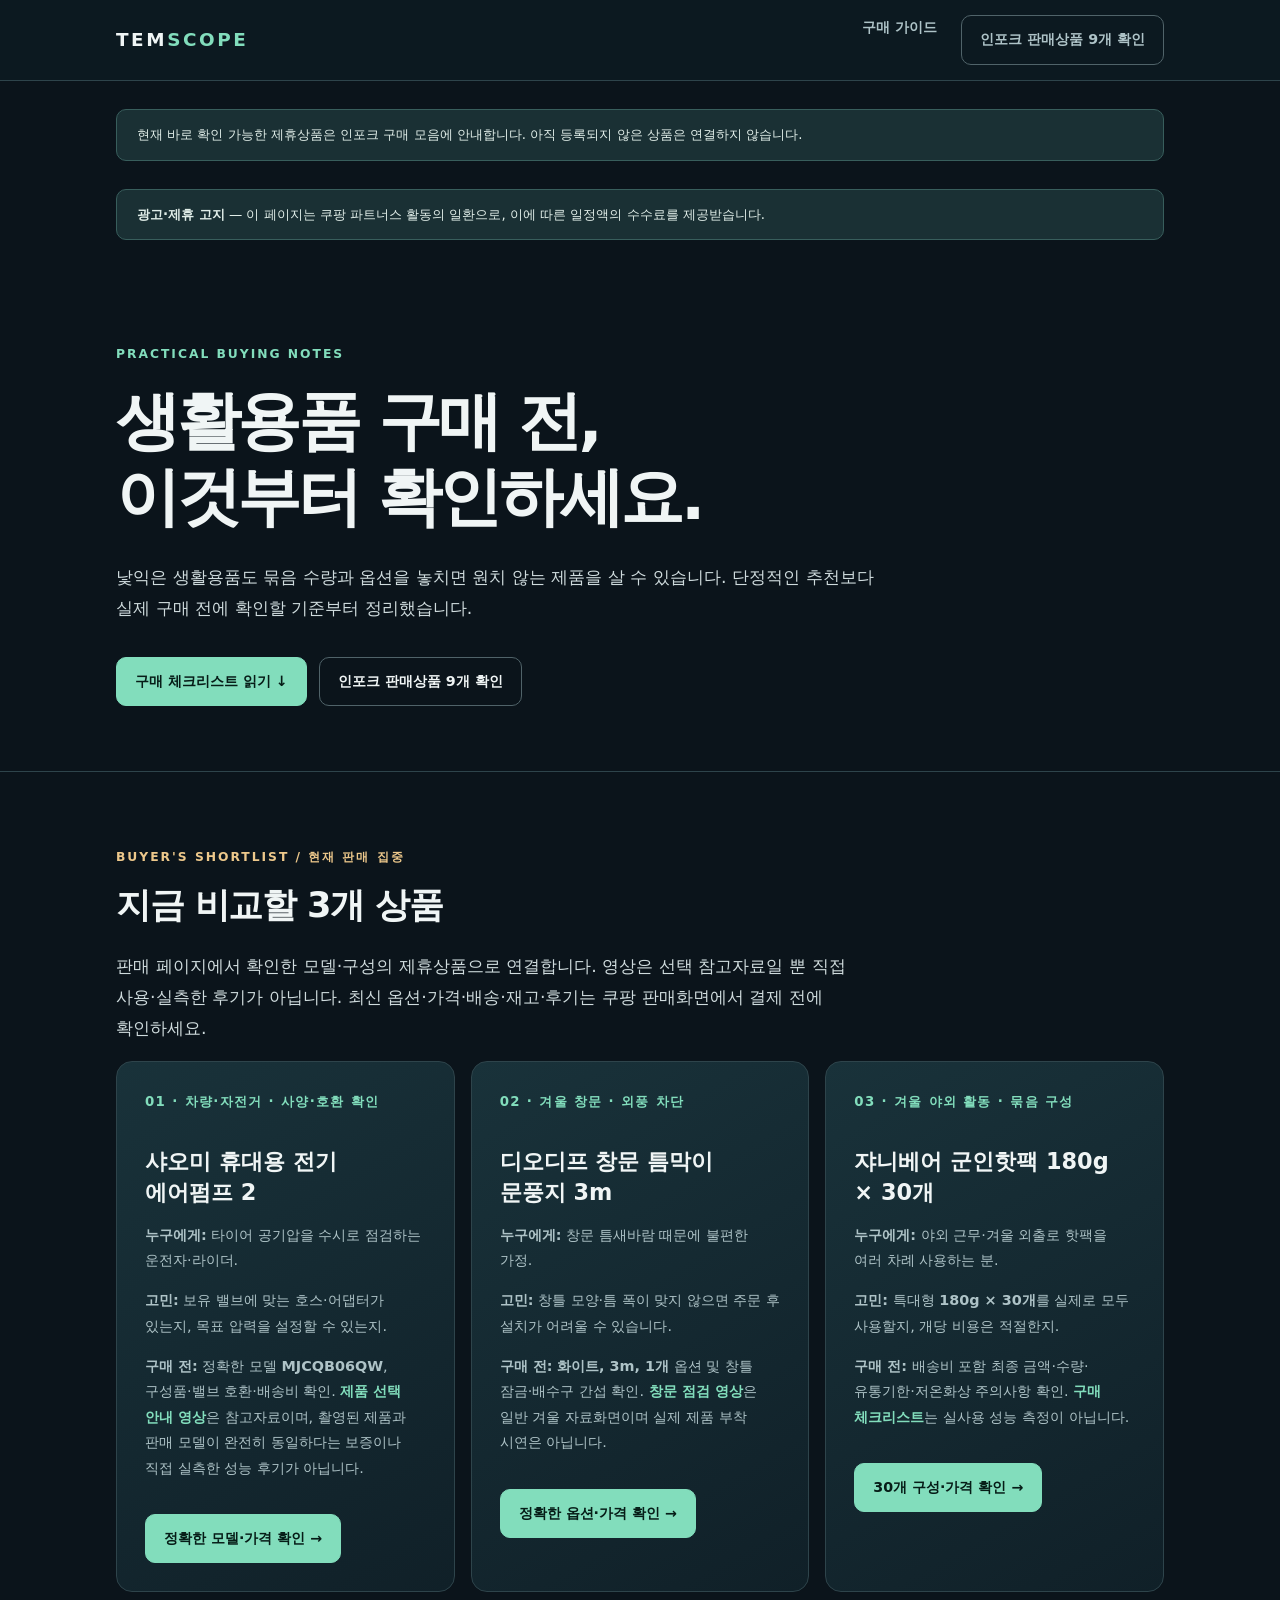
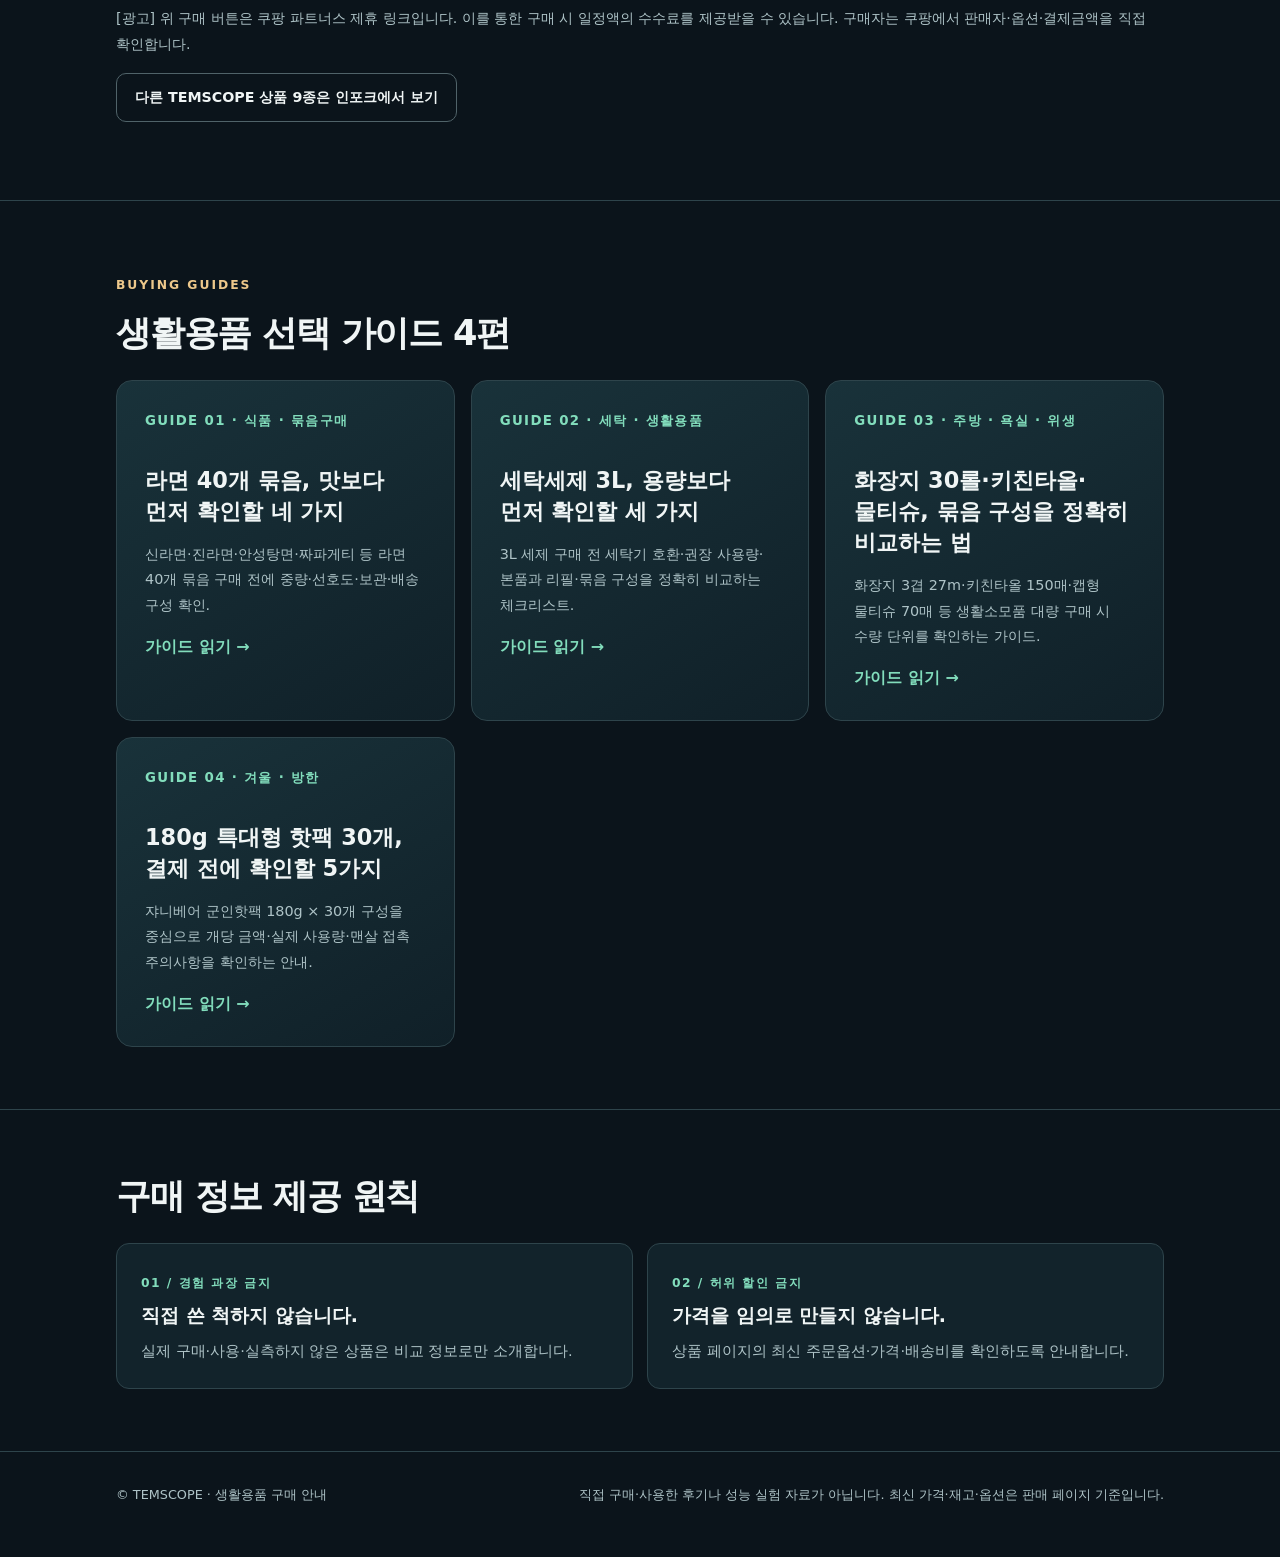
==== commit d7b94e7d: "TEMSCOPE: correct air pump footage claim and link to verified public guide" ====
--- a/index.html
+++ b/index.html
@@ -1 +1 @@
-<!doctype html><html lang="ko"><head><meta charset="utf-8"><meta name="viewport" content="width=device-width, initial-scale=1"><meta name="theme-color" content="#0b141b"><meta name="robots" content="index,follow"><title>생활용품 구매 전 확인하는 실용 가이드 | TEMSCOPE</title><meta name="description" content="라면 40개, 세탁세제 3L, 화장지와 180g 군인핫팩 30개 구매 전 정확한 구성·용도·안전 사용을 확인하는 템스코프 구매 가이드입니다."><link rel="stylesheet" href="styles.css"></head><body><a class="skip" href="#content">본문 바로가기</a><header class="top"><div class="wrap head"><a class="logo" href="index.html">TEM<em>SCOPE</em></a><nav><a href="index.html">구매 가이드</a><a class="btn" href="https://link.inpock.co.kr/temscope" rel="nofollow sponsored noopener" target="_blank">인포크 판매상품 9개 확인</a></nav></div></header><main id="content"><div class="wrap"><p class="legal">현재 바로 확인 가능한 제휴상품은 인포크 구매 모음에 안내합니다. 아직 등록되지 않은 상품은 연결하지 않습니다.</p></div><div class="wrap"><p class="legal"><strong>광고·제휴 고지</strong> — 이 페이지는 쿠팡 파트너스 활동의 일환으로, 이에 따른 일정액의 수수료를 제공받습니다.</p><section class="hero"><p class="label">PRACTICAL BUYING NOTES</p><h1>생활용품 구매 전,<br>이것부터 확인하세요.</h1><p class="intro">낯익은 생활용품도 묶음 수량과 옵션을 놓치면 원치 않는 제품을 살 수 있습니다. 단정적인 추천보다 실제 구매 전에 확인할 기준부터 정리했습니다.</p><div class="actions"><a class="btn primary" href="#guides">구매 체크리스트 읽기 ↓</a><a class="btn" href="https://link.inpock.co.kr/temscope" rel="nofollow sponsored noopener" target="_blank">인포크 판매상품 9개 확인</a></div></section></div><section class="block" id="focus-buy"><div class="wrap"><p class="label sep">BUYER'S SHORTLIST / 현재 판매 집중</p><h2>지금 비교할 3개 상품</h2><p class="intro">영상에서 확인한 정확한 모델·구성으로 연결합니다. 특정 제품을 직접 써봤다는 후기가 아니며, 가격·배송·재고·후기는 쿠팡 판매화면에서 결제 전에 확인하세요.</p><div class="cards"><article class="tile"><small>01 · 차량·자전거 · 실물 촬영자료</small><h3>샤오미 휴대용 전기 에어펌프 2</h3><p><strong>누구에게:</strong> 타이어 공기압을 수시로 점검하는 운전자·라이더.</p><p><strong>고민:</strong> 보유 밸브에 맞는 호스·어댑터가 있는지, 목표 압력을 설정할 수 있는지.</p><p><strong>구매 전:</strong> 정확한 모델 <b>MJCQB06QW</b>, 구성품·밸브 호환·배송비 확인. 실제 촬영된 동일 모델 원본을 이용한 <a href="https://www.youtube.com/shorts/3EeKzXCUMGA" target="_blank" rel="noopener">구매 체크 영상</a>도 참고하세요.</p><div class="actions"><a class="btn primary" href="https://link.coupang.com/a/iotw8U98cC" target="_blank" rel="sponsored nofollow noopener noreferrer">정확한 모델·가격 확인 →</a></div></article><article class="tile"><small>02 · 겨울 창문 · 외풍 차단</small><h3>디오디프 창문 틈막이 문풍지 3m</h3><p><strong>누구에게:</strong> 창문 틈새바람 때문에 불편한 가정.</p><p><strong>고민:</strong> 창틀 모양·틈 폭이 맞지 않으면 주문 후 설치가 어려울 수 있습니다.</p><p><strong>구매 전:</strong> <b>화이트, 3m, 1개</b> 옵션 및 창틀 잠금·배수구 간섭 확인. <a href="https://www.youtube.com/shorts/RRCDVjAY5kU" target="_blank" rel="noopener">창문 점검 영상</a>은 일반 겨울 자료화면이며 실제 제품 부착 시연은 아닙니다.</p><div class="actions"><a class="btn primary" href="https://link.coupang.com/a/irYObz76Rw" target="_blank" rel="sponsored nofollow noopener noreferrer">정확한 옵션·가격 확인 →</a></div></article><article class="tile"><small>03 · 겨울 야외 활동 · 묶음 구성</small><h3>쟈니베어 군인핫팩 180g × 30개</h3><p><strong>누구에게:</strong> 야외 근무·겨울 외출로 핫팩을 여러 차례 사용하는 분.</p><p><strong>고민:</strong> 특대형 <b>180g × 30개</b>를 실제로 모두 사용할지, 개당 비용은 적절한지.</p><p><strong>구매 전:</strong> 배송비 포함 최종 금액·수량·유통기한·저온화상 주의사항 확인. <a href="handwarmer-180g-30-guide.html">구매 체크리스트</a>는 실사용 성능 측정이 아닙니다.</p><div class="actions"><a class="btn primary" href="https://link.coupang.com/a/itvIbMwRhs" target="_blank" rel="sponsored nofollow noopener noreferrer">30개 구성·가격 확인 →</a></div></article></div><p class="info">[광고] 위 구매 버튼은 쿠팡 파트너스 제휴 링크입니다. 이를 통한 구매 시 일정액의 수수료를 제공받을 수 있습니다. 구매자는 쿠팡에서 판매자·옵션·결제금액을 직접 확인합니다.</p><p><a class="btn" href="https://link.inpock.co.kr/temscope" target="_blank" rel="sponsored nofollow noopener noreferrer">다른 TEMSCOPE 상품 9종은 인포크에서 보기</a></p></div></section><section class="block" id="guides"><div class="wrap"><p class="label sep">BUYING GUIDES</p><h2>생활용품 선택 가이드 4편</h2><div class="cards"><article class="tile"><small>GUIDE 01 · 식품 · 묶음구매</small><h3>라면 40개 묶음, 맛보다 먼저 확인할 네 가지</h3><p>신라면·진라면·안성탕면·짜파게티 등 라면 40개 묶음 구매 전에 중량·선호도·보관·배송 구성 확인.</p><a href="ramen-40-guide.html">가이드 읽기 →</a></article><article class="tile"><small>GUIDE 02 · 세탁 · 생활용품</small><h3>세탁세제 3L, 용량보다 먼저 확인할 세 가지</h3><p>3L 세제 구매 전 세탁기 호환·권장 사용량·본품과 리필·묶음 구성을 정확히 비교하는 체크리스트.</p><a href="detergent-3l-guide.html">가이드 읽기 →</a></article><article class="tile"><small>GUIDE 03 · 주방 · 욕실 · 위생</small><h3>화장지 30롤·키친타올·물티슈, 묶음 구성을 정확히 비교하는 법</h3><p>화장지 3겹 27m·키친타올 150매·캡형 물티슈 70매 등 생활소모품 대량 구매 시 수량 단위를 확인하는 가이드.</p><a href="tissue-bundle-guide.html">가이드 읽기 →</a></article><article class="tile"><small>GUIDE 04 · 겨울 · 방한</small><h3>180g 특대형 핫팩 30개, 결제 전에 확인할 5가지</h3><p>쟈니베어 군인핫팩 180g × 30개 구성을 중심으로 개당 금액·실제 사용량·맨살 접촉 주의사항을 확인하는 안내.</p><a href="handwarmer-180g-30-guide.html">가이드 읽기 →</a></article></div></div></section><section class="block"><div class="wrap"><h2>구매 정보 제공 원칙</h2><div class="grid"><div class="check"><b>01 / 경험 과장 금지</b><h3>직접 쓴 척하지 않습니다.</h3><p>실제 구매·사용·실측하지 않은 상품은 비교 정보로만 소개합니다.</p></div><div class="check"><b>02 / 허위 할인 금지</b><h3>가격을 임의로 만들지 않습니다.</h3><p>상품 페이지의 최신 주문옵션·가격·배송비를 확인하도록 안내합니다.</p></div></div></div></section></main><footer class="foot"><div class="wrap footrow"><span>© TEMSCOPE · 생활용품 구매 안내</span><span>직접 구매·사용한 후기나 성능 실험 자료가 아닙니다. 최신 가격·재고·옵션은 판매 페이지 기준입니다.</span></div></footer></body></html>+<!doctype html><html lang="ko"><head><meta charset="utf-8"><meta name="viewport" content="width=device-width, initial-scale=1"><meta name="theme-color" content="#0b141b"><meta name="robots" content="index,follow"><title>생활용품 구매 전 확인하는 실용 가이드 | TEMSCOPE</title><meta name="description" content="라면 40개, 세탁세제 3L, 화장지와 180g 군인핫팩 30개 구매 전 정확한 구성·용도·안전 사용을 확인하는 템스코프 구매 가이드입니다."><link rel="stylesheet" href="styles.css"></head><body><a class="skip" href="#content">본문 바로가기</a><header class="top"><div class="wrap head"><a class="logo" href="index.html">TEM<em>SCOPE</em></a><nav><a href="index.html">구매 가이드</a><a class="btn" href="https://link.inpock.co.kr/temscope" rel="nofollow sponsored noopener" target="_blank">인포크 판매상품 9개 확인</a></nav></div></header><main id="content"><div class="wrap"><p class="legal">현재 바로 확인 가능한 제휴상품은 인포크 구매 모음에 안내합니다. 아직 등록되지 않은 상품은 연결하지 않습니다.</p></div><div class="wrap"><p class="legal"><strong>광고·제휴 고지</strong> — 이 페이지는 쿠팡 파트너스 활동의 일환으로, 이에 따른 일정액의 수수료를 제공받습니다.</p><section class="hero"><p class="label">PRACTICAL BUYING NOTES</p><h1>생활용품 구매 전,<br>이것부터 확인하세요.</h1><p class="intro">낯익은 생활용품도 묶음 수량과 옵션을 놓치면 원치 않는 제품을 살 수 있습니다. 단정적인 추천보다 실제 구매 전에 확인할 기준부터 정리했습니다.</p><div class="actions"><a class="btn primary" href="#guides">구매 체크리스트 읽기 ↓</a><a class="btn" href="https://link.inpock.co.kr/temscope" rel="nofollow sponsored noopener" target="_blank">인포크 판매상품 9개 확인</a></div></section></div><section class="block" id="focus-buy"><div class="wrap"><p class="label sep">BUYER'S SHORTLIST / 현재 판매 집중</p><h2>지금 비교할 3개 상품</h2><p class="intro">판매 페이지에서 확인한 모델·구성의 제휴상품으로 연결합니다. 영상은 선택 참고자료일 뿐 직접 사용·실측한 후기가 아닙니다. 최신 옵션·가격·배송·재고·후기는 쿠팡 판매화면에서 결제 전에 확인하세요.</p><div class="cards"><article class="tile"><small>01 · 차량·자전거 · 사양·호환 확인</small><h3>샤오미 휴대용 전기 에어펌프 2</h3><p><strong>누구에게:</strong> 타이어 공기압을 수시로 점검하는 운전자·라이더.</p><p><strong>고민:</strong> 보유 밸브에 맞는 호스·어댑터가 있는지, 목표 압력을 설정할 수 있는지.</p><p><strong>구매 전:</strong> 정확한 모델 <b>MJCQB06QW</b>, 구성품·밸브 호환·배송비 확인. <a href="https://www.youtube.com/shorts/FG68WcLOpgM" target="_blank" rel="noopener">제품 선택 안내 영상</a>은 참고자료이며, 촬영된 제품과 판매 모델이 완전히 동일하다는 보증이나 직접 실측한 성능 후기가 아닙니다.</p><div class="actions"><a class="btn primary" href="https://link.coupang.com/a/iotw8U98cC" target="_blank" rel="sponsored nofollow noopener noreferrer">정확한 모델·가격 확인 →</a></div></article><article class="tile"><small>02 · 겨울 창문 · 외풍 차단</small><h3>디오디프 창문 틈막이 문풍지 3m</h3><p><strong>누구에게:</strong> 창문 틈새바람 때문에 불편한 가정.</p><p><strong>고민:</strong> 창틀 모양·틈 폭이 맞지 않으면 주문 후 설치가 어려울 수 있습니다.</p><p><strong>구매 전:</strong> <b>화이트, 3m, 1개</b> 옵션 및 창틀 잠금·배수구 간섭 확인. <a href="https://www.youtube.com/shorts/RRCDVjAY5kU" target="_blank" rel="noopener">창문 점검 영상</a>은 일반 겨울 자료화면이며 실제 제품 부착 시연은 아닙니다.</p><div class="actions"><a class="btn primary" href="https://link.coupang.com/a/irYObz76Rw" target="_blank" rel="sponsored nofollow noopener noreferrer">정확한 옵션·가격 확인 →</a></div></article><article class="tile"><small>03 · 겨울 야외 활동 · 묶음 구성</small><h3>쟈니베어 군인핫팩 180g × 30개</h3><p><strong>누구에게:</strong> 야외 근무·겨울 외출로 핫팩을 여러 차례 사용하는 분.</p><p><strong>고민:</strong> 특대형 <b>180g × 30개</b>를 실제로 모두 사용할지, 개당 비용은 적절한지.</p><p><strong>구매 전:</strong> 배송비 포함 최종 금액·수량·유통기한·저온화상 주의사항 확인. <a href="handwarmer-180g-30-guide.html">구매 체크리스트</a>는 실사용 성능 측정이 아닙니다.</p><div class="actions"><a class="btn primary" href="https://link.coupang.com/a/itvIbMwRhs" target="_blank" rel="sponsored nofollow noopener noreferrer">30개 구성·가격 확인 →</a></div></article></div><p class="info">[광고] 위 구매 버튼은 쿠팡 파트너스 제휴 링크입니다. 이를 통한 구매 시 일정액의 수수료를 제공받을 수 있습니다. 구매자는 쿠팡에서 판매자·옵션·결제금액을 직접 확인합니다.</p><p><a class="btn" href="https://link.inpock.co.kr/temscope" target="_blank" rel="sponsored nofollow noopener noreferrer">다른 TEMSCOPE 상품 9종은 인포크에서 보기</a></p></div></section><section class="block" id="guides"><div class="wrap"><p class="label sep">BUYING GUIDES</p><h2>생활용품 선택 가이드 4편</h2><div class="cards"><article class="tile"><small>GUIDE 01 · 식품 · 묶음구매</small><h3>라면 40개 묶음, 맛보다 먼저 확인할 네 가지</h3><p>신라면·진라면·안성탕면·짜파게티 등 라면 40개 묶음 구매 전에 중량·선호도·보관·배송 구성 확인.</p><a href="ramen-40-guide.html">가이드 읽기 →</a></article><article class="tile"><small>GUIDE 02 · 세탁 · 생활용품</small><h3>세탁세제 3L, 용량보다 먼저 확인할 세 가지</h3><p>3L 세제 구매 전 세탁기 호환·권장 사용량·본품과 리필·묶음 구성을 정확히 비교하는 체크리스트.</p><a href="detergent-3l-guide.html">가이드 읽기 →</a></article><article class="tile"><small>GUIDE 03 · 주방 · 욕실 · 위생</small><h3>화장지 30롤·키친타올·물티슈, 묶음 구성을 정확히 비교하는 법</h3><p>화장지 3겹 27m·키친타올 150매·캡형 물티슈 70매 등 생활소모품 대량 구매 시 수량 단위를 확인하는 가이드.</p><a href="tissue-bundle-guide.html">가이드 읽기 →</a></article><article class="tile"><small>GUIDE 04 · 겨울 · 방한</small><h3>180g 특대형 핫팩 30개, 결제 전에 확인할 5가지</h3><p>쟈니베어 군인핫팩 180g × 30개 구성을 중심으로 개당 금액·실제 사용량·맨살 접촉 주의사항을 확인하는 안내.</p><a href="handwarmer-180g-30-guide.html">가이드 읽기 →</a></article></div></div></section><section class="block"><div class="wrap"><h2>구매 정보 제공 원칙</h2><div class="grid"><div class="check"><b>01 / 경험 과장 금지</b><h3>직접 쓴 척하지 않습니다.</h3><p>실제 구매·사용·실측하지 않은 상품은 비교 정보로만 소개합니다.</p></div><div class="check"><b>02 / 허위 할인 금지</b><h3>가격을 임의로 만들지 않습니다.</h3><p>상품 페이지의 최신 주문옵션·가격·배송비를 확인하도록 안내합니다.</p></div></div></div></section></main><footer class="foot"><div class="wrap footrow"><span>© TEMSCOPE · 생활용품 구매 안내</span><span>직접 구매·사용한 후기나 성능 실험 자료가 아닙니다. 최신 가격·재고·옵션은 판매 페이지 기준입니다.</span></div></footer></body></html>
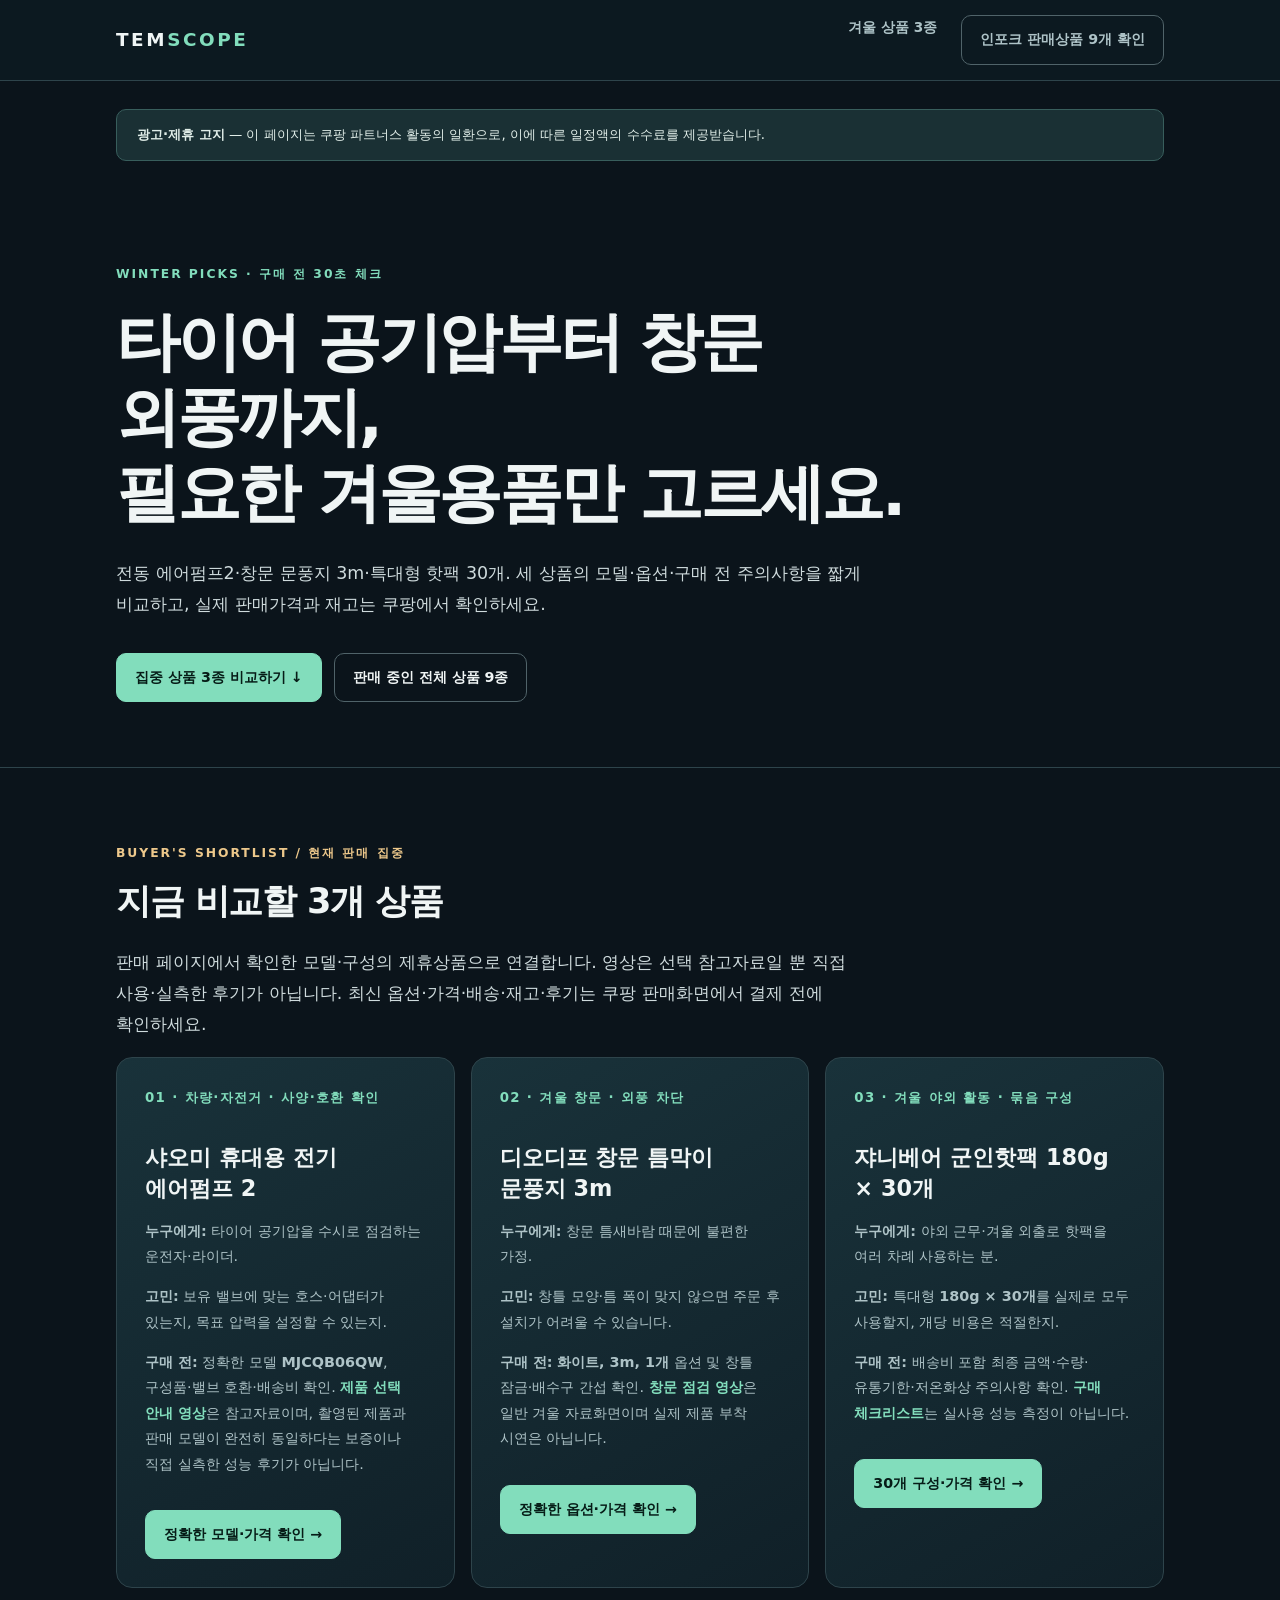
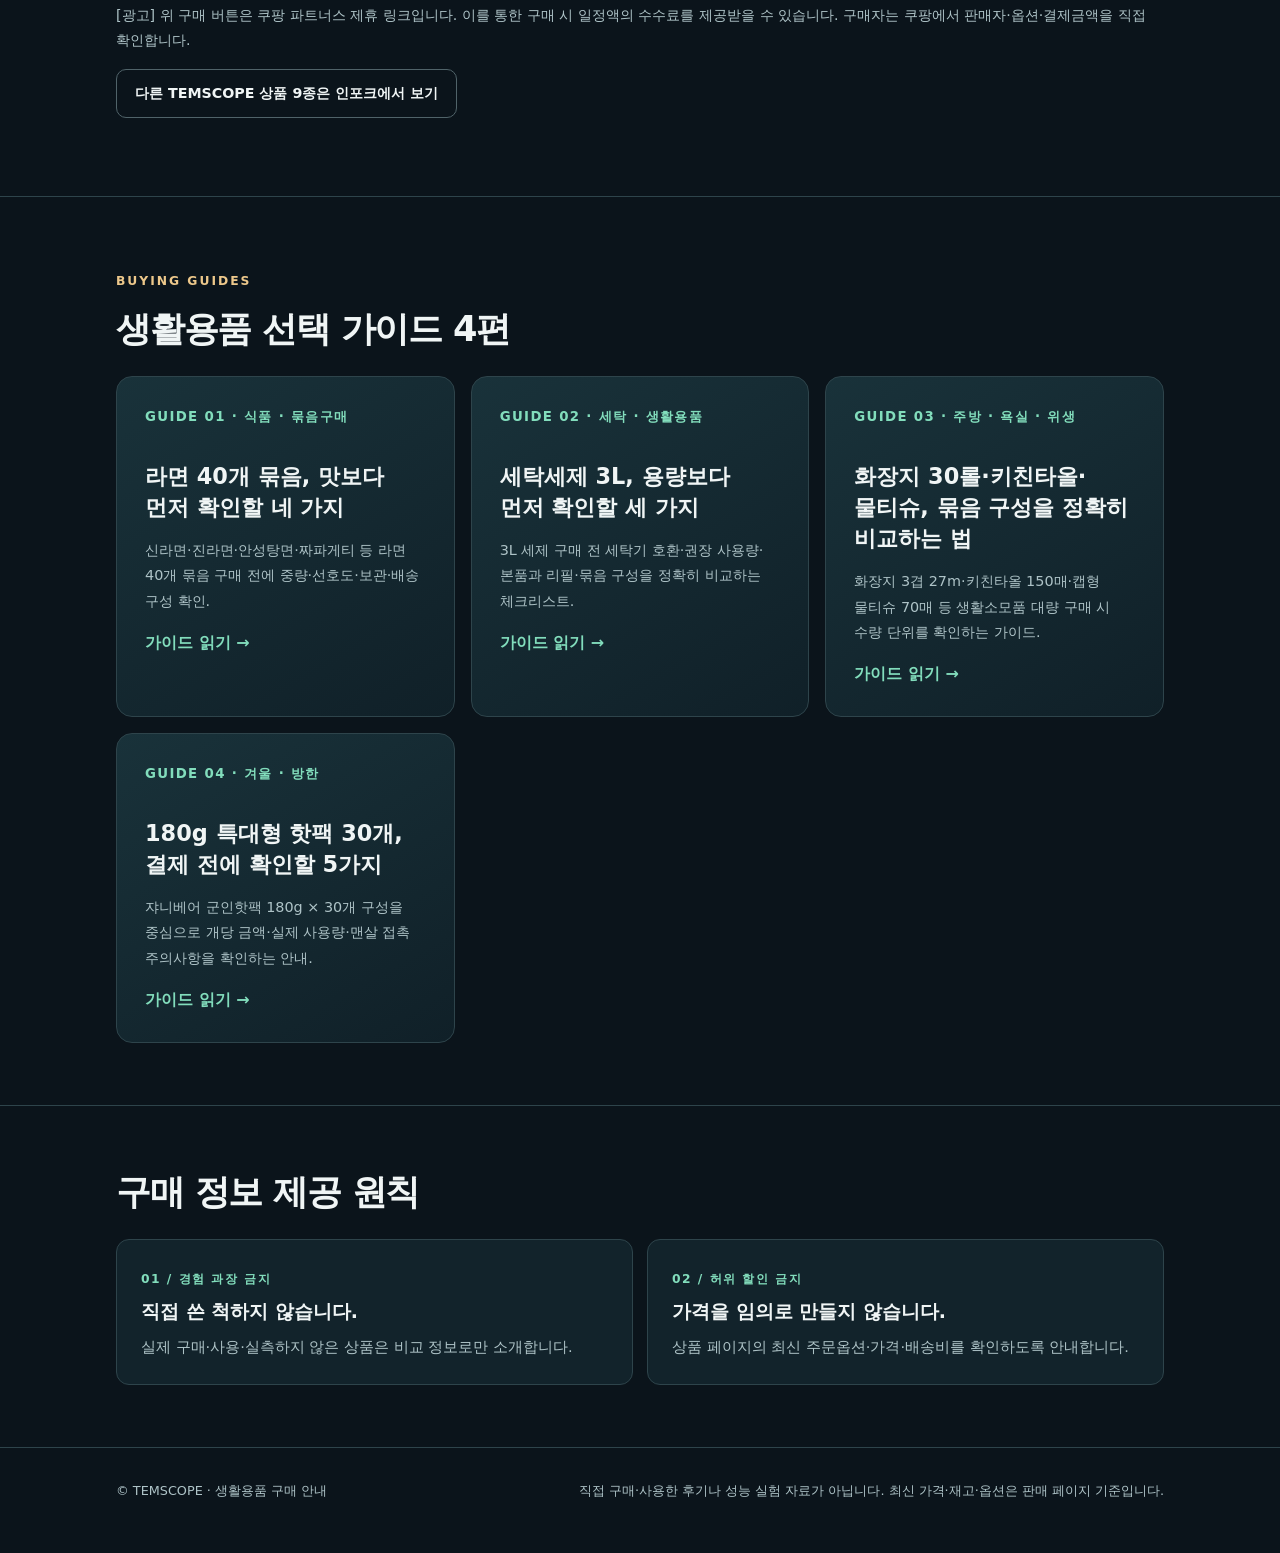
==== commit 61b59119: "TEMSCOPE: bring 3 verified winter purchase routes above fold and fix homepage SEO" ====
--- a/index.html
+++ b/index.html
@@ -1 +1 @@
-<!doctype html><html lang="ko"><head><meta charset="utf-8"><meta name="viewport" content="width=device-width, initial-scale=1"><meta name="theme-color" content="#0b141b"><meta name="robots" content="index,follow"><title>생활용품 구매 전 확인하는 실용 가이드 | TEMSCOPE</title><meta name="description" content="라면 40개, 세탁세제 3L, 화장지와 180g 군인핫팩 30개 구매 전 정확한 구성·용도·안전 사용을 확인하는 템스코프 구매 가이드입니다."><link rel="stylesheet" href="styles.css"></head><body><a class="skip" href="#content">본문 바로가기</a><header class="top"><div class="wrap head"><a class="logo" href="index.html">TEM<em>SCOPE</em></a><nav><a href="index.html">구매 가이드</a><a class="btn" href="https://link.inpock.co.kr/temscope" rel="nofollow sponsored noopener" target="_blank">인포크 판매상품 9개 확인</a></nav></div></header><main id="content"><div class="wrap"><p class="legal">현재 바로 확인 가능한 제휴상품은 인포크 구매 모음에 안내합니다. 아직 등록되지 않은 상품은 연결하지 않습니다.</p></div><div class="wrap"><p class="legal"><strong>광고·제휴 고지</strong> — 이 페이지는 쿠팡 파트너스 활동의 일환으로, 이에 따른 일정액의 수수료를 제공받습니다.</p><section class="hero"><p class="label">PRACTICAL BUYING NOTES</p><h1>생활용품 구매 전,<br>이것부터 확인하세요.</h1><p class="intro">낯익은 생활용품도 묶음 수량과 옵션을 놓치면 원치 않는 제품을 살 수 있습니다. 단정적인 추천보다 실제 구매 전에 확인할 기준부터 정리했습니다.</p><div class="actions"><a class="btn primary" href="#guides">구매 체크리스트 읽기 ↓</a><a class="btn" href="https://link.inpock.co.kr/temscope" rel="nofollow sponsored noopener" target="_blank">인포크 판매상품 9개 확인</a></div></section></div><section class="block" id="focus-buy"><div class="wrap"><p class="label sep">BUYER'S SHORTLIST / 현재 판매 집중</p><h2>지금 비교할 3개 상품</h2><p class="intro">판매 페이지에서 확인한 모델·구성의 제휴상품으로 연결합니다. 영상은 선택 참고자료일 뿐 직접 사용·실측한 후기가 아닙니다. 최신 옵션·가격·배송·재고·후기는 쿠팡 판매화면에서 결제 전에 확인하세요.</p><div class="cards"><article class="tile"><small>01 · 차량·자전거 · 사양·호환 확인</small><h3>샤오미 휴대용 전기 에어펌프 2</h3><p><strong>누구에게:</strong> 타이어 공기압을 수시로 점검하는 운전자·라이더.</p><p><strong>고민:</strong> 보유 밸브에 맞는 호스·어댑터가 있는지, 목표 압력을 설정할 수 있는지.</p><p><strong>구매 전:</strong> 정확한 모델 <b>MJCQB06QW</b>, 구성품·밸브 호환·배송비 확인. <a href="https://www.youtube.com/shorts/FG68WcLOpgM" target="_blank" rel="noopener">제품 선택 안내 영상</a>은 참고자료이며, 촬영된 제품과 판매 모델이 완전히 동일하다는 보증이나 직접 실측한 성능 후기가 아닙니다.</p><div class="actions"><a class="btn primary" href="https://link.coupang.com/a/iotw8U98cC" target="_blank" rel="sponsored nofollow noopener noreferrer">정확한 모델·가격 확인 →</a></div></article><article class="tile"><small>02 · 겨울 창문 · 외풍 차단</small><h3>디오디프 창문 틈막이 문풍지 3m</h3><p><strong>누구에게:</strong> 창문 틈새바람 때문에 불편한 가정.</p><p><strong>고민:</strong> 창틀 모양·틈 폭이 맞지 않으면 주문 후 설치가 어려울 수 있습니다.</p><p><strong>구매 전:</strong> <b>화이트, 3m, 1개</b> 옵션 및 창틀 잠금·배수구 간섭 확인. <a href="https://www.youtube.com/shorts/RRCDVjAY5kU" target="_blank" rel="noopener">창문 점검 영상</a>은 일반 겨울 자료화면이며 실제 제품 부착 시연은 아닙니다.</p><div class="actions"><a class="btn primary" href="https://link.coupang.com/a/irYObz76Rw" target="_blank" rel="sponsored nofollow noopener noreferrer">정확한 옵션·가격 확인 →</a></div></article><article class="tile"><small>03 · 겨울 야외 활동 · 묶음 구성</small><h3>쟈니베어 군인핫팩 180g × 30개</h3><p><strong>누구에게:</strong> 야외 근무·겨울 외출로 핫팩을 여러 차례 사용하는 분.</p><p><strong>고민:</strong> 특대형 <b>180g × 30개</b>를 실제로 모두 사용할지, 개당 비용은 적절한지.</p><p><strong>구매 전:</strong> 배송비 포함 최종 금액·수량·유통기한·저온화상 주의사항 확인. <a href="handwarmer-180g-30-guide.html">구매 체크리스트</a>는 실사용 성능 측정이 아닙니다.</p><div class="actions"><a class="btn primary" href="https://link.coupang.com/a/itvIbMwRhs" target="_blank" rel="sponsored nofollow noopener noreferrer">30개 구성·가격 확인 →</a></div></article></div><p class="info">[광고] 위 구매 버튼은 쿠팡 파트너스 제휴 링크입니다. 이를 통한 구매 시 일정액의 수수료를 제공받을 수 있습니다. 구매자는 쿠팡에서 판매자·옵션·결제금액을 직접 확인합니다.</p><p><a class="btn" href="https://link.inpock.co.kr/temscope" target="_blank" rel="sponsored nofollow noopener noreferrer">다른 TEMSCOPE 상품 9종은 인포크에서 보기</a></p></div></section><section class="block" id="guides"><div class="wrap"><p class="label sep">BUYING GUIDES</p><h2>생활용품 선택 가이드 4편</h2><div class="cards"><article class="tile"><small>GUIDE 01 · 식품 · 묶음구매</small><h3>라면 40개 묶음, 맛보다 먼저 확인할 네 가지</h3><p>신라면·진라면·안성탕면·짜파게티 등 라면 40개 묶음 구매 전에 중량·선호도·보관·배송 구성 확인.</p><a href="ramen-40-guide.html">가이드 읽기 →</a></article><article class="tile"><small>GUIDE 02 · 세탁 · 생활용품</small><h3>세탁세제 3L, 용량보다 먼저 확인할 세 가지</h3><p>3L 세제 구매 전 세탁기 호환·권장 사용량·본품과 리필·묶음 구성을 정확히 비교하는 체크리스트.</p><a href="detergent-3l-guide.html">가이드 읽기 →</a></article><article class="tile"><small>GUIDE 03 · 주방 · 욕실 · 위생</small><h3>화장지 30롤·키친타올·물티슈, 묶음 구성을 정확히 비교하는 법</h3><p>화장지 3겹 27m·키친타올 150매·캡형 물티슈 70매 등 생활소모품 대량 구매 시 수량 단위를 확인하는 가이드.</p><a href="tissue-bundle-guide.html">가이드 읽기 →</a></article><article class="tile"><small>GUIDE 04 · 겨울 · 방한</small><h3>180g 특대형 핫팩 30개, 결제 전에 확인할 5가지</h3><p>쟈니베어 군인핫팩 180g × 30개 구성을 중심으로 개당 금액·실제 사용량·맨살 접촉 주의사항을 확인하는 안내.</p><a href="handwarmer-180g-30-guide.html">가이드 읽기 →</a></article></div></div></section><section class="block"><div class="wrap"><h2>구매 정보 제공 원칙</h2><div class="grid"><div class="check"><b>01 / 경험 과장 금지</b><h3>직접 쓴 척하지 않습니다.</h3><p>실제 구매·사용·실측하지 않은 상품은 비교 정보로만 소개합니다.</p></div><div class="check"><b>02 / 허위 할인 금지</b><h3>가격을 임의로 만들지 않습니다.</h3><p>상품 페이지의 최신 주문옵션·가격·배송비를 확인하도록 안내합니다.</p></div></div></div></section></main><footer class="foot"><div class="wrap footrow"><span>© TEMSCOPE · 생활용품 구매 안내</span><span>직접 구매·사용한 후기나 성능 실험 자료가 아닙니다. 최신 가격·재고·옵션은 판매 페이지 기준입니다.</span></div></footer></body></html>+<!doctype html><html lang="ko"><head><meta charset="utf-8"><meta name="viewport" content="width=device-width, initial-scale=1"><meta name="theme-color" content="#0b141b"><meta name="robots" content="index,follow"><title>생활용품 구매 전 확인하는 실용 가이드 | TEMSCOPE</title><meta name="description" content="샤오미 전동 에어펌프2·디오디프 창문 문풍지 3m·쟈니베어 특대형 핫팩 180g 30개. 겨울 필수품 3종의 옵션·호환·가격을 구매 전 확인하세요. 쿠팡 파트너스 제휴 안내입니다."><link rel="stylesheet" href="styles.css"></head><body><a class="skip" href="#content">본문 바로가기</a><header class="top"><div class="wrap head"><a class="logo" href="index.html">TEM<em>SCOPE</em></a><nav><a href="#focus-buy">겨울 상품 3종</a><a class="btn" href="https://link.inpock.co.kr/temscope" rel="nofollow sponsored noopener" target="_blank">인포크 판매상품 9개 확인</a></nav></div></header><main id="content"><div class="wrap"><p class="legal"><strong>광고·제휴 고지</strong> — 이 페이지는 쿠팡 파트너스 활동의 일환으로, 이에 따른 일정액의 수수료를 제공받습니다.</p><section class="hero"><p class="label">WINTER PICKS · 구매 전 30초 체크</p><h1>타이어 공기압부터 창문 외풍까지,<br>필요한 겨울용품만 고르세요.</h1><p class="intro">전동 에어펌프2·창문 문풍지 3m·특대형 핫팩 30개. 세 상품의 모델·옵션·구매 전 주의사항을 짧게 비교하고, 실제 판매가격과 재고는 쿠팡에서 확인하세요.</p><div class="actions"><a class="btn primary" href="#focus-buy">집중 상품 3종 비교하기 ↓</a><a class="btn" href="https://link.inpock.co.kr/temscope" rel="nofollow sponsored noopener" target="_blank">판매 중인 전체 상품 9종</a></div></section></div><section class="block" id="focus-buy"><div class="wrap"><p class="label sep">BUYER'S SHORTLIST / 현재 판매 집중</p><h2>지금 비교할 3개 상품</h2><p class="intro">판매 페이지에서 확인한 모델·구성의 제휴상품으로 연결합니다. 영상은 선택 참고자료일 뿐 직접 사용·실측한 후기가 아닙니다. 최신 옵션·가격·배송·재고·후기는 쿠팡 판매화면에서 결제 전에 확인하세요.</p><div class="cards"><article class="tile"><small>01 · 차량·자전거 · 사양·호환 확인</small><h3>샤오미 휴대용 전기 에어펌프 2</h3><p><strong>누구에게:</strong> 타이어 공기압을 수시로 점검하는 운전자·라이더.</p><p><strong>고민:</strong> 보유 밸브에 맞는 호스·어댑터가 있는지, 목표 압력을 설정할 수 있는지.</p><p><strong>구매 전:</strong> 정확한 모델 <b>MJCQB06QW</b>, 구성품·밸브 호환·배송비 확인. <a href="https://www.youtube.com/shorts/FG68WcLOpgM" target="_blank" rel="noopener">제품 선택 안내 영상</a>은 참고자료이며, 촬영된 제품과 판매 모델이 완전히 동일하다는 보증이나 직접 실측한 성능 후기가 아닙니다.</p><div class="actions"><a class="btn primary" href="https://link.coupang.com/a/iotw8U98cC" target="_blank" rel="sponsored nofollow noopener noreferrer">정확한 모델·가격 확인 →</a></div></article><article class="tile"><small>02 · 겨울 창문 · 외풍 차단</small><h3>디오디프 창문 틈막이 문풍지 3m</h3><p><strong>누구에게:</strong> 창문 틈새바람 때문에 불편한 가정.</p><p><strong>고민:</strong> 창틀 모양·틈 폭이 맞지 않으면 주문 후 설치가 어려울 수 있습니다.</p><p><strong>구매 전:</strong> <b>화이트, 3m, 1개</b> 옵션 및 창틀 잠금·배수구 간섭 확인. <a href="https://www.youtube.com/shorts/RRCDVjAY5kU" target="_blank" rel="noopener">창문 점검 영상</a>은 일반 겨울 자료화면이며 실제 제품 부착 시연은 아닙니다.</p><div class="actions"><a class="btn primary" href="https://link.coupang.com/a/irYObz76Rw" target="_blank" rel="sponsored nofollow noopener noreferrer">정확한 옵션·가격 확인 →</a></div></article><article class="tile"><small>03 · 겨울 야외 활동 · 묶음 구성</small><h3>쟈니베어 군인핫팩 180g × 30개</h3><p><strong>누구에게:</strong> 야외 근무·겨울 외출로 핫팩을 여러 차례 사용하는 분.</p><p><strong>고민:</strong> 특대형 <b>180g × 30개</b>를 실제로 모두 사용할지, 개당 비용은 적절한지.</p><p><strong>구매 전:</strong> 배송비 포함 최종 금액·수량·유통기한·저온화상 주의사항 확인. <a href="handwarmer-180g-30-guide.html">구매 체크리스트</a>는 실사용 성능 측정이 아닙니다.</p><div class="actions"><a class="btn primary" href="https://link.coupang.com/a/itvIbMwRhs" target="_blank" rel="sponsored nofollow noopener noreferrer">30개 구성·가격 확인 →</a></div></article></div><p class="info">[광고] 위 구매 버튼은 쿠팡 파트너스 제휴 링크입니다. 이를 통한 구매 시 일정액의 수수료를 제공받을 수 있습니다. 구매자는 쿠팡에서 판매자·옵션·결제금액을 직접 확인합니다.</p><p><a class="btn" href="https://link.inpock.co.kr/temscope" target="_blank" rel="sponsored nofollow noopener noreferrer">다른 TEMSCOPE 상품 9종은 인포크에서 보기</a></p></div></section><section class="block" id="guides"><div class="wrap"><p class="label sep">BUYING GUIDES</p><h2>생활용품 선택 가이드 4편</h2><div class="cards"><article class="tile"><small>GUIDE 01 · 식품 · 묶음구매</small><h3>라면 40개 묶음, 맛보다 먼저 확인할 네 가지</h3><p>신라면·진라면·안성탕면·짜파게티 등 라면 40개 묶음 구매 전에 중량·선호도·보관·배송 구성 확인.</p><a href="ramen-40-guide.html">가이드 읽기 →</a></article><article class="tile"><small>GUIDE 02 · 세탁 · 생활용품</small><h3>세탁세제 3L, 용량보다 먼저 확인할 세 가지</h3><p>3L 세제 구매 전 세탁기 호환·권장 사용량·본품과 리필·묶음 구성을 정확히 비교하는 체크리스트.</p><a href="detergent-3l-guide.html">가이드 읽기 →</a></article><article class="tile"><small>GUIDE 03 · 주방 · 욕실 · 위생</small><h3>화장지 30롤·키친타올·물티슈, 묶음 구성을 정확히 비교하는 법</h3><p>화장지 3겹 27m·키친타올 150매·캡형 물티슈 70매 등 생활소모품 대량 구매 시 수량 단위를 확인하는 가이드.</p><a href="tissue-bundle-guide.html">가이드 읽기 →</a></article><article class="tile"><small>GUIDE 04 · 겨울 · 방한</small><h3>180g 특대형 핫팩 30개, 결제 전에 확인할 5가지</h3><p>쟈니베어 군인핫팩 180g × 30개 구성을 중심으로 개당 금액·실제 사용량·맨살 접촉 주의사항을 확인하는 안내.</p><a href="handwarmer-180g-30-guide.html">가이드 읽기 →</a></article></div></div></section><section class="block"><div class="wrap"><h2>구매 정보 제공 원칙</h2><div class="grid"><div class="check"><b>01 / 경험 과장 금지</b><h3>직접 쓴 척하지 않습니다.</h3><p>실제 구매·사용·실측하지 않은 상품은 비교 정보로만 소개합니다.</p></div><div class="check"><b>02 / 허위 할인 금지</b><h3>가격을 임의로 만들지 않습니다.</h3><p>상품 페이지의 최신 주문옵션·가격·배송비를 확인하도록 안내합니다.</p></div></div></div></section></main><footer class="foot"><div class="wrap footrow"><span>© TEMSCOPE · 생활용품 구매 안내</span><span>직접 구매·사용한 후기나 성능 실험 자료가 아닙니다. 최신 가격·재고·옵션은 판매 페이지 기준입니다.</span></div></footer></body></html>
